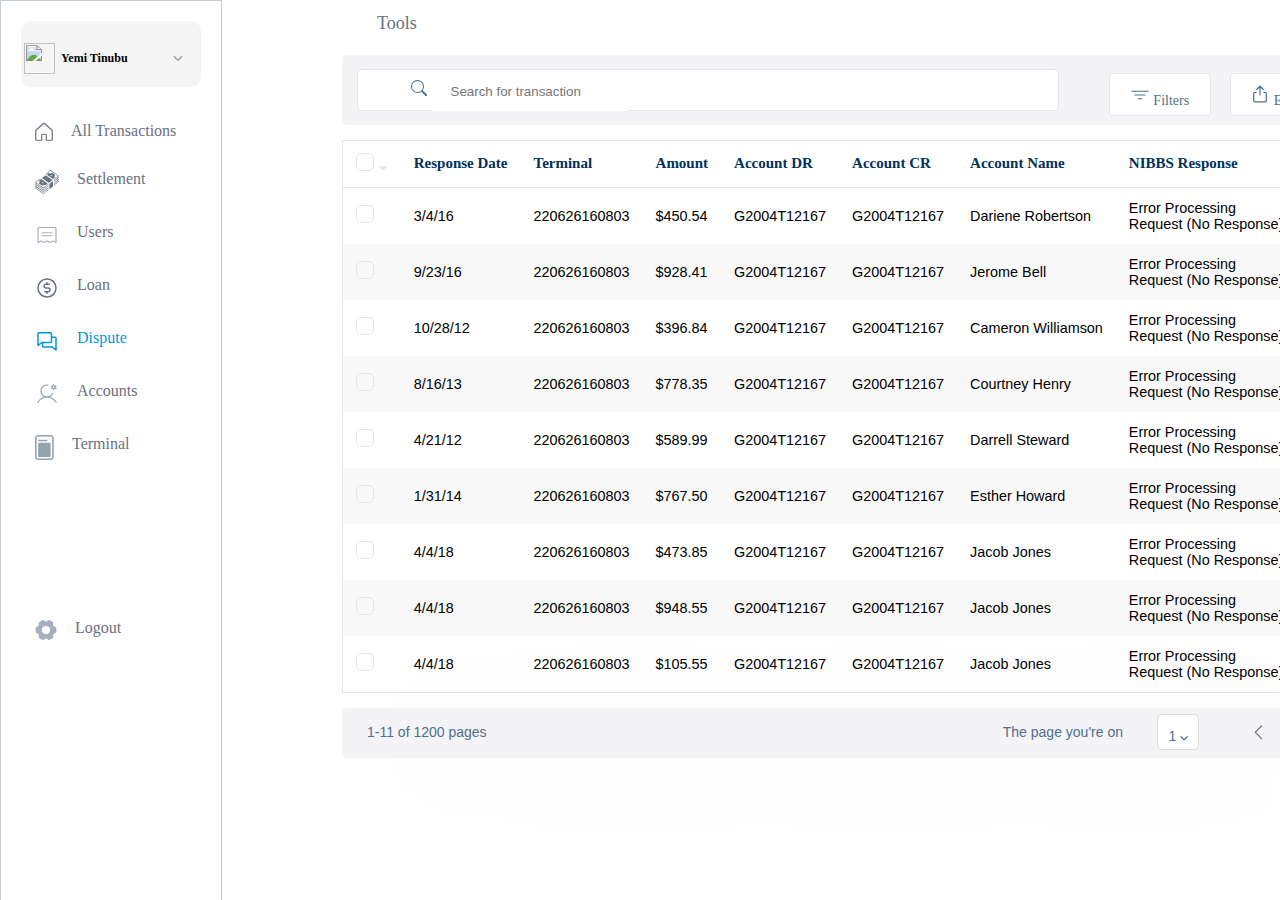
==== dispute.html @ 896c7c83 "updated code" ====
<!DOCTYPE html>
<html lang="en">
  <head>
    <meta charset="UTF-8" />
    <meta http-equiv="X-UA-Compatible" content="IE=edge" />
    <meta name="viewport" content="width=device-width, initial-scale=1.0" />
    <link rel="stylesheet" href="./style.css" />
    <link href="https://fonts.cdnfonts.com/css/euclid-circular-b" rel="stylesheet" />

    <title>Relief Admin</title>
  </head>
  <body>
    <div class="dashboard">
      <!-- side bar -->
      <div class="side-bar">
        <div class="side-bar-profile">
          <div class="profile-bar">
            <img style="width: 31px; height: 31px" src="https://img.icons8.com/ios-glyphs/30/94a2ab/xbox-y.png" />

            <h2 style="font-family: 'Euclid Circular B'; font-style: normal; font-weight: 700; font-size: 12px; color: black; padding-left: 6px">
              Yemi Tinubu
            </h2>
            <svg style="padding-left: 45px" width="10" height="6" viewBox="0 0 10 6" fill="none" xmlns="http://www.w3.org/2000/svg">
              <path d="M8.75 1.5L5 5.25L1.25 1.5" stroke="#94A2AB" stroke-width="1.5" stroke-linecap="round" stroke-linejoin="round" />
            </svg>
          </div>
        </div>
        <div class="side-bar-details">
          <a class="side-bar-link" href="/transaction.html">
            <span class="side-bar-icon">
              <svg width="18" height="19" viewBox="0 0 18 19" fill="none" xmlns="http://www.w3.org/2000/svg">
                <path
                  d="M11.2495 17.4994V12.9993C11.2495 12.8004 11.1704 12.6096 11.0298 12.469C10.8891 12.3283 10.6984 12.2493 10.4995 12.2493H7.49945C7.30054 12.2493 7.10977 12.3283 6.96912 12.469C6.82847 12.6096 6.74945 12.8004 6.74945 12.9993V17.4994C6.74945 17.6983 6.67045 17.889 6.52981 18.0297C6.38918 18.1703 6.19844 18.2494 5.99954 18.2494L1.50009 18.25C1.40159 18.25 1.30406 18.2306 1.21305 18.1929C1.12205 18.1552 1.03936 18.1 0.969703 18.0304C0.900049 17.9607 0.844796 17.878 0.807099 17.787C0.769402 17.696 0.75 17.5985 0.75 17.5V8.83183C0.75 8.72734 0.771834 8.624 0.814101 8.52844C0.856369 8.43288 0.918138 8.34721 0.995448 8.27691L8.49493 1.45803C8.63299 1.3325 8.81287 1.26295 8.99946 1.26294C9.18605 1.26293 9.36594 1.33248 9.504 1.45799L17.0045 8.27691C17.0818 8.3472 17.1436 8.43288 17.1859 8.52845C17.2282 8.62401 17.25 8.72736 17.25 8.83186V17.5C17.25 17.5985 17.2306 17.696 17.1929 17.787C17.1552 17.878 17.1 17.9607 17.0303 18.0304C16.9606 18.1 16.878 18.1552 16.7869 18.1929C16.6959 18.2306 16.5984 18.25 16.4999 18.25L11.9994 18.2494C11.8005 18.2494 11.6097 18.1703 11.4691 18.0297C11.3285 17.889 11.2494 17.6983 11.2495 17.4994V17.4994Z"
                  stroke="#68717F"
                  stroke-width="1.2"
                  stroke-linecap="round"
                  stroke-linejoin="round"
                />
              </svg>
            </span>
            All Transactions
          </a>
          <a class="side-bar-link" href="/settlement.html">
            <span class="side-bar-icon">
              <svg width="24" height="24" viewBox="0 0 24 24" fill="none" xmlns="http://www.w3.org/2000/svg">
                <path
                  d="M15.5939 0L10.6738 3.9381L11.1725 4.27863L15.5498 0.774887L22.9744 6.01921L18.7158 9.42787L18.9232 9.56946V10.0015L22.2588 7.33156L22.9589 7.82611L18.9232 11.0563V11.796L22.1935 9.17833L22.9589 9.71906L18.9232 12.9493V13.689L22.1935 11.0713L22.9589 11.612L18.9232 14.8422V15.5819L23.9847 11.5305L22.7284 10.6432L23.9846 9.63767L22.7284 8.75028L23.9846 7.74471L22.7936 6.90345L24 5.93775L15.5938 0H15.5939ZM17.1658 2.82294C16.1013 3.48898 14.6835 3.60167 13.6852 3.09949L11.7336 4.66157L18.1547 9.04488L20.0057 7.56337C19.2765 6.84559 19.3373 5.77459 20.1545 4.93414L17.1658 2.82294H17.1658ZM10.5582 5.15397L6.98147 8.06234L13.8431 12.988L13.9104 12.9344C14.0369 12.8328 14.2155 12.6889 14.4286 12.5171C14.8547 12.1737 15.4185 11.7183 15.9807 11.264C16.7904 10.6097 17.2076 10.2722 17.5956 9.95832L10.5582 5.15397ZM16.4006 5.22779C16.4007 5.22779 16.4007 5.22779 16.4008 5.22779C16.5626 5.22903 16.711 5.27228 16.8218 5.35052C16.8862 5.39605 16.9362 5.45221 16.9689 5.5158C17.0016 5.57939 17.0163 5.64916 17.0123 5.72113C17.0082 5.79309 16.9854 5.86584 16.9451 5.93522C16.9049 6.00459 16.848 6.06924 16.7777 6.12547C16.7075 6.18169 16.6252 6.2284 16.5357 6.26292C16.4461 6.29744 16.351 6.3191 16.2557 6.32665C16.1605 6.33421 16.067 6.32752 15.9805 6.30697C15.8941 6.28641 15.8164 6.2524 15.7519 6.20686C15.6218 6.11491 15.5533 5.98161 15.5615 5.83631C15.5698 5.691 15.6541 5.54558 15.796 5.43204C15.8765 5.36754 15.9727 5.31567 16.0774 5.28031C16.1821 5.24494 16.2926 5.22699 16.4006 5.22779V5.22779ZM5.34876 8.20058L0.0154325 12.4694L1.20637 13.3106L0 14.2763L1.25626 15.1637L0 16.1693L1.25626 17.0566L0 18.0622L8.40617 24L13.4814 19.9375V19.198L8.45024 23.225L1.02573 17.9807L1.74701 17.4033L8.40617 22.107L13.4814 18.0446V17.3051L8.45024 21.3322L1.02573 16.0878L1.74701 15.5104L8.40617 20.2141L13.4814 16.1517V15.4122L8.45024 19.4393L1.02573 14.1949L1.69717 13.6573L8.4217 18.4072L13.4814 14.3572V14.0385L13.2041 13.8395L8.46557 17.6322L1.04127 12.3879L5.83597 8.55014L5.34871 8.20039L5.34876 8.20058ZM6.384 8.94386L4.00993 10.844C4.73905 11.5617 4.67833 12.6327 3.86107 13.4732L6.84981 15.5844C7.91425 14.9183 9.33202 14.8057 10.3303 15.3078L12.6561 13.4462L6.3839 8.9438L6.384 8.94386ZM18.0124 10.9749C17.6054 11.3041 17.2464 11.5947 16.4761 12.2172C15.9586 12.6355 15.441 13.0534 14.9232 13.4711C14.7098 13.643 14.5308 13.7872 14.4031 13.8895C14.3986 13.8933 14.3967 13.8946 14.3923 13.8982V19.3197L18.0124 16.2855V10.9749H18.0124ZM7.84261 12.0779C8.00444 12.0791 8.15281 12.1224 8.26358 12.2007C8.39376 12.2927 8.46226 12.426 8.454 12.5713C8.44575 12.7166 8.36142 12.862 8.21956 12.9755C8.07771 13.0891 7.88997 13.1614 7.69763 13.1767C7.5053 13.1919 7.32412 13.1489 7.19393 13.0569C7.06375 12.965 6.99526 12.8317 7.00351 12.6864C7.01177 12.5411 7.0961 12.3956 7.23795 12.2821C7.31851 12.2176 7.41474 12.1658 7.51944 12.1304C7.62414 12.0951 7.73461 12.0771 7.84261 12.0779V12.0779Z"
                  fill="#68717F"
                />
              </svg>
            </span>
            Settlement
          </a>
          <a class="side-bar-link" href="/users.html">
            <span class="side-bar-icon">
              <svg width="24" height="24" viewBox="0 0 24 24" fill="none" xmlns="http://www.w3.org/2000/svg">
                <path d="M7.125 9.75H16.875" stroke="#A8B0C0" stroke-width="1.2" stroke-linecap="round" stroke-linejoin="round" />
                <path d="M7.125 12.75H16.875" stroke="#A8B0C0" stroke-width="1.2" stroke-linecap="round" stroke-linejoin="round" />
                <path
                  d="M3 19.5V5.25C3 5.05109 3.07902 4.86032 3.21967 4.71967C3.36032 4.57902 3.55109 4.5 3.75 4.5H20.25C20.4489 4.5 20.6397 4.57902 20.7803 4.71967C20.921 4.86032 21 5.05109 21 5.25V19.5L18 18L15 19.5L12 18L9 19.5L6 18L3 19.5Z"
                  stroke="#A8B0C0"
                  stroke-width="1.2"
                  stroke-linecap="round"
                  stroke-linejoin="round"
                />
              </svg>
            </span>

            Users
          </a>
          <a class="side-bar-link" href="/">
            <span class="side-bar-icon">
              <svg width="24" height="24" viewBox="0 0 24 24" fill="none" xmlns="http://www.w3.org/2000/svg">
                <path d="M12 6.75V8.25" stroke="#68717F" stroke-width="1.5" stroke-linecap="round" stroke-linejoin="round" />
                <path d="M12 15.75V17.25" stroke="#68717F" stroke-width="1.5" stroke-linecap="round" stroke-linejoin="round" />
                <path
                  d="M12 21C16.9706 21 21 16.9706 21 12C21 7.02944 16.9706 3 12 3C7.02944 3 3 7.02944 3 12C3 16.9706 7.02944 21 12 21Z"
                  stroke="#68717F"
                  stroke-width="1.5"
                  stroke-linecap="round"
                  stroke-linejoin="round"
                />
                <path
                  d="M9.75 15.75H13.125C13.6223 15.75 14.0992 15.5525 14.4508 15.2008C14.8025 14.8492 15 14.3723 15 13.875C15 13.3777 14.8025 12.9008 14.4508 12.5492C14.0992 12.1975 13.6223 12 13.125 12H10.875C10.3777 12 9.90081 11.8025 9.54917 11.4508C9.19754 11.0992 9 10.6223 9 10.125C9 9.62772 9.19754 9.15081 9.54917 8.79917C9.90081 8.44754 10.3777 8.25 10.875 8.25H14.25"
                  stroke="#68717F"
                  stroke-width="1.5"
                  stroke-linecap="round"
                  stroke-linejoin="round"
                />
              </svg>
            </span>
            Loan
          </a>
          <a class="side-bar-link side-bar-nav-click" href="/dispute.html">
            <span class="side-bar-icon">
              <svg width="24" height="24" viewBox="0 0 24 24" fill="none" xmlns="http://www.w3.org/2000/svg">
                <path
                  d="M6.7109 13.5L3 16.5V4.5C3 4.30109 3.07902 4.11032 3.21967 3.96967C3.36032 3.82902 3.55109 3.75 3.75 3.75H15.75C15.9489 3.75 16.1397 3.82902 16.2803 3.96967C16.421 4.11032 16.5 4.30109 16.5 4.5V12.75C16.5 12.9489 16.421 13.1397 16.2803 13.2803C16.1397 13.421 15.9489 13.5 15.75 13.5H6.7109Z"
                  stroke="#0098DB"
                  stroke-width="1.5"
                  stroke-linecap="round"
                  stroke-linejoin="round"
                />
                <path
                  d="M7.5 13.5V17.25C7.5 17.4489 7.57902 17.6397 7.71967 17.7803C7.86032 17.921 8.05109 18 8.25 18H17.2891L21 21V9C21 8.80109 20.921 8.61032 20.7803 8.46967C20.6397 8.32902 20.4489 8.25 20.25 8.25H16.5"
                  stroke="#0098DB"
                  stroke-width="1.5"
                  stroke-linecap="round"
                  stroke-linejoin="round"
                />
              </svg>
            </span>
            Dispute
          </a>
          <a class="side-bar-link" href="/">
            <span class="side-bar-icon">
              <svg width="24" height="24" viewBox="0 0 24 24" fill="none" xmlns="http://www.w3.org/2000/svg">
                <path
                  d="M18.75 6.75C19.5784 6.75 20.25 6.07843 20.25 5.25C20.25 4.42157 19.5784 3.75 18.75 3.75C17.9216 3.75 17.25 4.42157 17.25 5.25C17.25 6.07843 17.9216 6.75 18.75 6.75Z"
                  stroke="#94A2AB"
                  stroke-width="1.2"
                  stroke-linecap="round"
                  stroke-linejoin="round"
                />
                <path d="M18.75 3.75V2.625" stroke="#94A2AB" stroke-width="1.2" stroke-linecap="round" stroke-linejoin="round" />
                <path d="M17.451 4.5L16.4767 3.9375" stroke="#94A2AB" stroke-width="1.2" stroke-linecap="round" stroke-linejoin="round" />
                <path d="M17.451 6L16.4767 6.5625" stroke="#94A2AB" stroke-width="1.2" stroke-linecap="round" stroke-linejoin="round" />
                <path d="M18.75 6.75V7.875" stroke="#94A2AB" stroke-width="1.2" stroke-linecap="round" stroke-linejoin="round" />
                <path d="M20.049 6L21.0233 6.5625" stroke="#94A2AB" stroke-width="1.2" stroke-linecap="round" stroke-linejoin="round" />
                <path d="M20.049 4.5L21.0233 3.9375" stroke="#94A2AB" stroke-width="1.2" stroke-linecap="round" stroke-linejoin="round" />
                <path
                  d="M2.90521 20.2491C3.8273 18.6531 5.15316 17.3278 6.7496 16.4064C8.34605 15.485 10.1568 15 12.0001 15C13.8434 15 15.6541 15.4851 17.2506 16.4065C18.847 17.3279 20.1728 18.6533 21.0949 20.2493"
                  stroke="#94A2AB"
                  stroke-width="1.2"
                  stroke-linecap="round"
                  stroke-linejoin="round"
                />
                <path
                  d="M17.4963 11.4103C17.0474 12.4318 16.3224 13.3078 15.4029 13.9399C14.4834 14.572 13.4059 14.935 12.2913 14.9882C11.1768 15.0414 10.0696 14.7826 9.09406 14.2409C8.11857 13.6993 7.31351 12.8962 6.7694 11.9221C6.2253 10.948 5.96374 9.84137 6.01411 8.72672C6.06449 7.61207 6.42481 6.53357 7.05457 5.61249C7.68432 4.69141 8.55854 3.96426 9.57892 3.51282C10.5993 3.06137 11.7254 2.90353 12.8306 3.05703"
                  stroke="#94A2AB"
                  stroke-width="1.2"
                  stroke-linecap="round"
                  stroke-linejoin="round"
                /></svg
            ></span>
            Accounts
          </a>
          <a class="side-bar-link" href="/terminal.html">
            <span class="side-bar-icon">
              <svg width="19" height="25" viewBox="0 0 19 25" fill="none" xmlns="http://www.w3.org/2000/svg">
                <path
                  d="M3.125 5.46875C3.125 5.26155 3.20731 5.06284 3.35382 4.91632C3.50034 4.76981 3.69905 4.6875 3.90625 4.6875H11.7188C11.926 4.6875 12.1247 4.76981 12.2712 4.91632C12.4177 5.06284 12.5 5.26155 12.5 5.46875C12.5 5.67595 12.4177 5.87466 12.2712 6.02118C12.1247 6.16769 11.926 6.25 11.7188 6.25H3.90625C3.69905 6.25 3.50034 6.16769 3.35382 6.02118C3.20731 5.87466 3.125 5.67595 3.125 5.46875ZM3.125 8.59375C3.125 8.38655 3.20731 8.18784 3.35382 8.04132C3.50034 7.89481 3.69905 7.8125 3.90625 7.8125H14.8438C15.051 7.8125 15.2497 7.89481 15.3962 8.04132C15.5427 8.18784 15.625 8.38655 15.625 8.59375V21.0938C15.625 21.301 15.5427 21.4997 15.3962 21.6462C15.2497 21.7927 15.051 21.875 14.8438 21.875H3.90625C3.69905 21.875 3.50034 21.7927 3.35382 21.6462C3.20731 21.4997 3.125 21.301 3.125 21.0938V8.59375Z"
                  fill="#94A2AB"
                />
                <path
                  d="M0 3.125C0 2.2962 0.32924 1.50134 0.915291 0.915291C1.50134 0.32924 2.2962 0 3.125 0L15.625 0C16.4538 0 17.2487 0.32924 17.8347 0.915291C18.4208 1.50134 18.75 2.2962 18.75 3.125V21.875C18.75 22.7038 18.4208 23.4987 17.8347 24.0847C17.2487 24.6708 16.4538 25 15.625 25H3.125C2.2962 25 1.50134 24.6708 0.915291 24.0847C0.32924 23.4987 0 22.7038 0 21.875V3.125ZM15.625 1.5625H3.125C2.7106 1.5625 2.31317 1.72712 2.02015 2.02015C1.72712 2.31317 1.5625 2.7106 1.5625 3.125V21.875C1.5625 22.2894 1.72712 22.6868 2.02015 22.9799C2.31317 23.2729 2.7106 23.4375 3.125 23.4375H15.625C16.0394 23.4375 16.4368 23.2729 16.7299 22.9799C17.0229 22.6868 17.1875 22.2894 17.1875 21.875V3.125C17.1875 2.7106 17.0229 2.31317 16.7299 2.02015C16.4368 1.72712 16.0394 1.5625 15.625 1.5625Z"
                  fill="#94A2AB"
                />
              </svg>
            </span>
            Terminal
          </a>
          <div class="side-bar-logout">
            <a class="side-bar-link" href="/">
              <span class="side-bar-icon">
                <svg width="22" height="22" viewBox="0 0 22 22" fill="none" xmlns="http://www.w3.org/2000/svg">
                  <path
                    d="M21.262 8.77497C21.2394 8.67072 21.1947 8.57251 21.1311 8.48688C21.0675 8.40124 20.9863 8.33017 20.8931 8.27839L18.6641 7.04101C18.5407 6.80187 18.4059 6.56791 18.261 6.34155L18.3039 3.79038C18.3057 3.68368 18.2847 3.57782 18.2423 3.47988C18.1999 3.38194 18.1371 3.29417 18.0581 3.22244C16.9484 2.21309 15.6338 1.45528 14.2041 1.00082C14.1025 0.968307 13.9952 0.95784 13.8892 0.970114C13.7832 0.982389 13.6811 1.01712 13.5896 1.072L11.4035 2.38372C11.1346 2.3709 10.8645 2.37068 10.5962 2.38308L8.4083 1.07026C8.31678 1.01536 8.2146 0.980619 8.10858 0.968352C8.00257 0.956085 7.89516 0.966576 7.79352 0.999124C6.36454 1.45559 5.05095 2.21518 3.94254 3.22601C3.86357 3.29774 3.80082 3.3855 3.75847 3.48341C3.71612 3.58133 3.69515 3.68715 3.69695 3.79382L3.73984 6.34287C3.59445 6.56924 3.45918 6.80306 3.33563 7.0417L1.10477 8.28013C1.01146 8.33193 0.930289 8.40304 0.866663 8.48871C0.803037 8.57439 0.758426 8.67265 0.73581 8.77695C0.416556 10.2427 0.417587 11.7601 0.738832 13.2254C0.761483 13.3297 0.80611 13.4279 0.869734 13.5135C0.933358 13.5992 1.01452 13.6703 1.10779 13.722L3.33678 14.9594C3.46015 15.1985 3.59496 15.4325 3.73988 15.6589L3.69695 18.21C3.69515 18.3167 3.71615 18.4226 3.75853 18.5205C3.80091 18.6185 3.86371 18.7062 3.94272 18.778C5.05248 19.7873 6.3671 20.5451 7.79672 20.9996C7.89832 21.0321 8.00568 21.0426 8.11165 21.0303C8.21762 21.018 8.31974 20.9833 8.41122 20.9284L10.5973 19.6167C10.8662 19.6295 11.1363 19.6297 11.4046 19.6173L13.5926 20.9302C13.6841 20.9851 13.7863 21.0198 13.8923 21.0321C13.9983 21.0443 14.1057 21.0338 14.2073 21.0013C15.6363 20.5448 16.9499 19.7852 18.0583 18.7744C18.1373 18.7027 18.2 18.6149 18.2424 18.517C18.2847 18.4191 18.3057 18.3133 18.3039 18.2066L18.261 15.6575C18.4064 15.4312 18.5417 15.1974 18.6652 14.9587L20.8961 13.7203C20.9894 13.6685 21.0706 13.5974 21.1342 13.5117C21.1978 13.426 21.2424 13.3278 21.265 13.2235C21.5843 11.7577 21.5833 10.2403 21.262 8.77497ZM15.1254 11.0002C15.1254 11.8161 14.8835 12.6136 14.4302 13.2919C13.977 13.9703 13.3327 14.499 12.579 14.8112C11.8253 15.1234 10.9959 15.2051 10.1957 15.046C9.39551 14.8868 8.66051 14.4939 8.08361 13.917C7.50672 13.3401 7.11385 12.6051 6.95469 11.805C6.79553 11.0048 6.87722 10.1754 7.18943 9.42164C7.50164 8.6679 8.03035 8.02366 8.7087 7.5704C9.38705 7.11714 10.1846 6.87521 11.0004 6.87521C12.0941 6.87645 13.1426 7.31144 13.9159 8.08476C14.6892 8.85808 15.1242 9.90657 15.1254 11.0002Z"
                    fill="#A8B0C0"
                  />
                </svg>
              </span>
              Logout
            </a>
          </div>
        </div>
      </div>
      <div class="main-dashboard-content"></div>
      <!-- main-dashboard-for no transactions and icon -->

      <!-- table -->
      <div class="main-transaction-table">
        <h2 class="main-transaction-header">Tools</h2>

        <div class="transaction-table-options">
          <div class="transaction-table-input">
            <svg
              class="search-transaction"
              xmlns="http://www.w3.org/2000/svg"
              width="16"
              height="16"
              fill="currentColor"
              class="bi bi-search"
              viewBox="0 0 16 16"
            >
              <path
                d="M11.742 10.344a6.5 6.5 0 1 0-1.397 1.398h-.001c.03.04.062.078.098.115l3.85 3.85a1 1 0 0 0 1.415-1.414l-3.85-3.85a1.007 1.007 0 0 0-.115-.1zM12 6.5a5.5 5.5 0 1 1-11 0 5.5 5.5 0 0 1 11 0z"
              />
            </svg>
            <input
              class="search-transaction"
              style="border: none; padding-left: 20px; padding-bottom: 12px; outline: none"
              type="text"
              placeholder="Search for transaction"
            />
          </div>

          <div style="padding-top: 6px; margin-left: 30px" class="transaction-table-filter">
            <svg width="20" height="20" viewBox="0 0 20 20" fill="none" xmlns="http://www.w3.org/2000/svg">
              <path d="M5 10H15" stroke="#4D708D" stroke-width="1.2" stroke-linecap="round" stroke-linejoin="round" />
              <path d="M1.875 6.25H18.125" stroke="#4D708D" stroke-width="1.2" stroke-linecap="round" stroke-linejoin="round" />
              <path d="M8.125 13.75H11.875" stroke="#4D708D" stroke-width="1.2" stroke-linecap="round" stroke-linejoin="round" />
            </svg>
            Filters
          </div>
          <div style="margin-right: 20px; padding-top: 6px" class="transaction-table-filter">
            <svg width="20" height="20" viewBox="0 0 20 20" fill="none" xmlns="http://www.w3.org/2000/svg">
              <path d="M6.71875 4.53039L10 1.25L13.2812 4.53039" stroke="#4D708D" stroke-width="1.2" stroke-linecap="round" stroke-linejoin="round" />
              <path d="M10 9.9999V1.2522" stroke="#4D708D" stroke-width="1.2" stroke-linecap="round" stroke-linejoin="round" />
              <path
                d="M13.75 7.5H15.625C15.7908 7.5 15.9497 7.56585 16.0669 7.68306C16.1842 7.80027 16.25 7.95924 16.25 8.125V16.25C16.25 16.4158 16.1842 16.5747 16.0669 16.6919C15.9497 16.8092 15.7908 16.875 15.625 16.875H4.375C4.20924 16.875 4.05027 16.8092 3.93306 16.6919C3.81585 16.5747 3.75 16.4158 3.75 16.25V8.125C3.75 7.95924 3.81585 7.80027 3.93306 7.68306C4.05027 7.56585 4.20924 7.5 4.375 7.5H6.25"
                stroke="#4D708D"
                stroke-width="1.2"
                stroke-linecap="round"
                stroke-linejoin="round"
              />
            </svg>
            Export
          </div>
        </div>
        <table class="transaction-table-output">
          <thead>
            <tr>
              <th>
                <svg width="18" height="18" viewBox="0 0 18 18" fill="none" xmlns="http://www.w3.org/2000/svg">
                  <rect x="0.5" y="0.5" width="17" height="17" rx="4.5" stroke="#E3E7EB" />
                </svg>
                <svg width="10" height="5" viewBox="0 0 10 5" fill="none" xmlns="http://www.w3.org/2000/svg">
                  <path
                    d="M9.09646 0.356491C9.06807 0.287969 9.02001 0.229403 8.95834 0.188198C8.89667 0.146993 8.82417 0.125 8.75 0.125H1.25C1.17583 0.125 1.10333 0.146993 1.04166 0.1882C0.979991 0.229406 0.931926 0.287974 0.903544 0.356498C0.875161 0.425021 0.867736 0.500422 0.882207 0.573166C0.896678 0.645909 0.932395 0.712728 0.984842 0.765172L4.73484 4.51516C4.76966 4.54998 4.811 4.57761 4.8565 4.59645C4.90199 4.6153 4.95076 4.625 5 4.625C5.04925 4.625 5.09801 4.6153 5.14351 4.59645C5.189 4.57761 5.23034 4.54998 5.26516 4.51516L9.01516 0.765172C9.06761 0.712727 9.10332 0.645907 9.1178 0.573162C9.13227 0.500418 9.12484 0.425016 9.09646 0.356491Z"
                    fill="#E3E7EB"
                  />
                </svg>
              </th>
              <th>Response Date</th>
              <th>Terminal</th>
              <th>Amount</th>
              <th>Account DR</th>
              <th>Account CR</th>
              <th>Account Name</th>
              <th>NIBBS Response</th>
              <th><!-- intentional blank --></th>
            </tr>
          </thead>
          <tbody>
            <tr>
              <td>
                <svg width="18" height="18" viewBox="0 0 18 18" fill="none" xmlns="http://www.w3.org/2000/svg">
                  <rect x="0.5" y="0.5" width="17" height="17" rx="4.5" stroke="#E3E7EB" />
                </svg>
              </td>
              <td>3/4/16</td>
              <td>220626160803</td>
              <td>$450.54</td>
              <td>G2004T12167</td>
              <td>G2004T12167</td>
              <td>Dariene Robertson</td>
              <td>
                Error Processing<br />
                Request (No Response)
              </td>
              <td>
                <svg width="22" height="4" viewBox="0 0 22 4" fill="none" xmlns="http://www.w3.org/2000/svg">
                  <circle cx="2" cy="2" r="2" fill="#00325C" />
                  <circle cx="11" cy="2" r="2" fill="#00325C" />
                  <circle cx="20" cy="2" r="2" fill="#00325C" />
                </svg>
              </td>
            </tr>
            <tr style="background: #f9f9fa">
              <td>
                <svg width="18" height="18" viewBox="0 0 18 18" fill="none" xmlns="http://www.w3.org/2000/svg">
                  <rect x="0.5" y="0.5" width="17" height="17" rx="4.5" stroke="#E3E7EB" />
                </svg>
              </td>
              <td>9/23/16</td>
              <td>220626160803</td>
              <td>$928.41</td>
              <td>G2004T12167</td>
              <td>G2004T12167</td>
              <td>Jerome Bell</td>
              <td>
                Error Processing<br />
                Request (No Response)
              </td>
              <td>
                <svg width="22" height="4" viewBox="0 0 22 4" fill="none" xmlns="http://www.w3.org/2000/svg">
                  <circle cx="2" cy="2" r="2" fill="#00325C" />
                  <circle cx="11" cy="2" r="2" fill="#00325C" />
                  <circle cx="20" cy="2" r="2" fill="#00325C" />
                </svg>
              </td>
            </tr>
            <tr>
              <td>
                <svg width="18" height="18" viewBox="0 0 18 18" fill="none" xmlns="http://www.w3.org/2000/svg">
                  <rect x="0.5" y="0.5" width="17" height="17" rx="4.5" stroke="#E3E7EB" />
                </svg>
              </td>
              <td>10/28/12</td>
              <td>220626160803</td>
              <td>$396.84</td>
              <td>G2004T12167</td>
              <td>G2004T12167</td>
              <td>Cameron Williamson</td>
              <td>
                Error Processing<br />
                Request (No Response)
              </td>

              <td>
                <svg width="22" height="4" viewBox="0 0 22 4" fill="none" xmlns="http://www.w3.org/2000/svg">
                  <circle cx="2" cy="2" r="2" fill="#00325C" />
                  <circle cx="11" cy="2" r="2" fill="#00325C" />
                  <circle cx="20" cy="2" r="2" fill="#00325C" />
                </svg>
              </td>
            </tr>
            <tr style="background: #f9f9fa">
              <td>
                <svg width="18" height="18" viewBox="0 0 18 18" fill="none" xmlns="http://www.w3.org/2000/svg">
                  <rect x="0.5" y="0.5" width="17" height="17" rx="4.5" stroke="#E3E7EB" />
                </svg>
              </td>
              <td>8/16/13</td>
              <td>220626160803</td>
              <td>$778.35</td>
              <td>G2004T12167</td>
              <td>G2004T12167</td>
              <td>Courtney Henry</td>
              <td>
                Error Processing<br />
                Request (No Response)
              </td>

              <td>
                <svg width="22" height="4" viewBox="0 0 22 4" fill="none" xmlns="http://www.w3.org/2000/svg">
                  <circle cx="2" cy="2" r="2" fill="#00325C" />
                  <circle cx="11" cy="2" r="2" fill="#00325C" />
                  <circle cx="20" cy="2" r="2" fill="#00325C" />
                </svg>
              </td>
            </tr>
            <tr>
              <td>
                <svg width="18" height="18" viewBox="0 0 18 18" fill="none" xmlns="http://www.w3.org/2000/svg">
                  <rect x="0.5" y="0.5" width="17" height="17" rx="4.5" stroke="#E3E7EB" />
                </svg>
              </td>
              <td>4/21/12</td>
              <td>220626160803</td>
              <td>$589.99</td>
              <td>G2004T12167</td>
              <td>G2004T12167</td>
              <td>Darrell Steward</td>
              <td>
                Error Processing<br />
                Request (No Response)
              </td>
              <td>
                <svg width="22" height="4" viewBox="0 0 22 4" fill="none" xmlns="http://www.w3.org/2000/svg">
                  <circle cx="2" cy="2" r="2" fill="#00325C" />
                  <circle cx="11" cy="2" r="2" fill="#00325C" />
                  <circle cx="20" cy="2" r="2" fill="#00325C" />
                </svg>
              </td>
            </tr>
            <tr style="background: #f9f9fa">
              <td>
                <svg width="18" height="18" viewBox="0 0 18 18" fill="none" xmlns="http://www.w3.org/2000/svg">
                  <rect x="0.5" y="0.5" width="17" height="17" rx="4.5" stroke="#E3E7EB" />
                </svg>
              </td>
              <td>1/31/14</td>
              <td>220626160803</td>
              <td>$767.50</td>
              <td>G2004T12167</td>
              <td>G2004T12167</td>
              <td>Esther Howard</td>
              <td>
                Error Processing<br />
                Request (No Response)
              </td>
              <td>
                <svg width="22" height="4" viewBox="0 0 22 4" fill="none" xmlns="http://www.w3.org/2000/svg">
                  <circle cx="2" cy="2" r="2" fill="#00325C" />
                  <circle cx="11" cy="2" r="2" fill="#00325C" />
                  <circle cx="20" cy="2" r="2" fill="#00325C" />
                </svg>
              </td>
            </tr>
            <tr>
              <td>
                <svg width="18" height="18" viewBox="0 0 18 18" fill="none" xmlns="http://www.w3.org/2000/svg">
                  <rect x="0.5" y="0.5" width="17" height="17" rx="4.5" stroke="#E3E7EB" />
                </svg>
              </td>
              <td>4/4/18</td>
              <td>220626160803</td>
              <td>$473.85</td>
              <td>G2004T12167</td>
              <td>G2004T12167</td>
              <td>Jacob Jones</td>
              <td>
                Error Processing<br />
                Request (No Response)
              </td>
              <td>
                <svg width="22" height="4" viewBox="0 0 22 4" fill="none" xmlns="http://www.w3.org/2000/svg">
                  <circle cx="2" cy="2" r="2" fill="#00325C" />
                  <circle cx="11" cy="2" r="2" fill="#00325C" />
                  <circle cx="20" cy="2" r="2" fill="#00325C" />
                </svg>
              </td>
            </tr>
            <tr style="background: #f9f9fa">
              <td>
                <svg width="18" height="18" viewBox="0 0 18 18" fill="none" xmlns="http://www.w3.org/2000/svg">
                  <rect x="0.5" y="0.5" width="17" height="17" rx="4.5" stroke="#E3E7EB" />
                </svg>
              </td>
              <td>4/4/18</td>
              <td>220626160803</td>
              <td>$948.55</td>
              <td>G2004T12167</td>
              <td>G2004T12167</td>
              <td>Jacob Jones</td>
              <td>
                Error Processing<br />
                Request (No Response)
              </td>
              <td>
                <svg width="22" height="4" viewBox="0 0 22 4" fill="none" xmlns="http://www.w3.org/2000/svg">
                  <circle cx="2" cy="2" r="2" fill="#00325C" />
                  <circle cx="11" cy="2" r="2" fill="#00325C" />
                  <circle cx="20" cy="2" r="2" fill="#00325C" />
                </svg>
              </td>
            </tr>
            <tr>
              <td>
                <svg width="18" height="18" viewBox="0 0 18 18" fill="none" xmlns="http://www.w3.org/2000/svg">
                  <rect x="0.5" y="0.5" width="17" height="17" rx="4.5" stroke="#E3E7EB" />
                </svg>
              </td>
              <td>4/4/18</td>
              <td>220626160803</td>
              <td>$105.55</td>
              <td>G2004T12167</td>
              <td>G2004T12167</td>
              <td>Jacob Jones</td>
              <td>
                Error Processing<br />
                Request (No Response)
              </td>
              <td>
                <svg width="22" height="4" viewBox="0 0 22 4" fill="none" xmlns="http://www.w3.org/2000/svg">
                  <circle cx="2" cy="2" r="2" fill="#00325C" />
                  <circle cx="11" cy="2" r="2" fill="#00325C" />
                  <circle cx="20" cy="2" r="2" fill="#00325C" />
                </svg>
              </td>
            </tr>
          </tbody>
        </table>

        <!-- footer section -->
        <footer>
          <div class="users-footer">
            <div class="footer-pages">1-11 of 1200 pages</div>
            <h3 class="footer-page-info">The page you're on</h3>
            <div class="footer-number">
              1
              <svg width="8" height="5" viewBox="0 0 8 5" fill="none" xmlns="http://www.w3.org/2000/svg">
                <path d="M7.25 0.75L4.125 3.875L1 0.75" stroke="#4D708D" stroke-width="1.2" stroke-linecap="round" stroke-linejoin="round" />
              </svg>
            </div>
            <svg
              style="padding-top: 17px; padding-bottom: 15px; padding-left: 20px"
              width="9"
              height="15"
              viewBox="0 0 9 15"
              fill="none"
              xmlns="http://www.w3.org/2000/svg"
            >
              <path d="M7.5 13.5L1.25 7.25L7.5 1" stroke="#707885" stroke-width="1.2" stroke-linecap="round" stroke-linejoin="round" />
            </svg>
            <svg
              style="padding-top: 17px; padding-bottom: 15px; margin-right: 5%"
              width="9"
              height="15"
              viewBox="0 0 9 15"
              fill="none"
              xmlns="http://www.w3.org/2000/svg"
            >
              <path d="M1.5 1L7.75 7.25L1.5 13.5" stroke="#00325C" stroke-width="1.2" stroke-linecap="round" stroke-linejoin="round" />
            </svg>
          </div>
        </footer>
      </div>
    </div>
    <script src="/index.js"></script>
  </body>
</html>
---- style.css ----
* {
  padding: 0;
  margin: 0;
}
body {
  background: #ffff;
  font-family: "Euclid Circular B", sans-serif;
  width: 100vh;
  height: 100vh;
}
/* main body */

.dashboard {
  display: flex;
}
/* side bar path */
.side-bar {
  width: 220px;
  height: 100vh;

  background-color: #ffff;
  border: 0.5px solid #c4ccd2;
  position: fixed;
}
.side-bar-profile {
  background: #f5f5f6;
  border-radius: 10px;
  width: 180px;
  height: 66px;
  display: flex;
  justify-content: space-between;
  margin-top: 20px;
  margin-left: 20px;
}
.profile-bar {
  margin-top: 8px;
  display: flex;
  align-items: center;
  margin-left: 3px;
  text-align: center;
  white-space: nowrap;
}
.side-bar-details {
  width: 30px;
  height: 20px;
  margin-top: 35.26px;
  padding-left: 34px;
  white-space: nowrap;
}
.side-bar-link {
  text-decoration: none;
  font-family: "Euclid Circular B";
  font-style: normal;
  font-weight: 500;
  font-size: 16px;
  display: flex;
  color: #68717f;
  margin-bottom: 25px;
}
.side-bar-icon {
  padding-right: 18px;
}
.side-bar-logout {
  padding-top: 130px;
}
.side-bar-nav-click {
  color: #0098db;
}
.side {
  color: #0fadf1;
}
/*Transaction table, no transaction header starts here */

.main-dashboard-content {
  width: 100vh;
  height: 100%;
}

.main-dashboard-container,
.main-dashboard2-container {
  width: 100vh;
  height: 100%;
}

.main-dashboard-details {
  font-family: "Euclid Circular B";
  font-style: normal;
  font-weight: 500;
  font-size: 16px;
  line-height: 120%;
  padding-top: 20px;
  display: flex;
  color: #68717f;
}
.main-dashboard-icon-text {
  padding-left: 16px;
  position: relative;
  left: 100%;
  margin-top: 40%;
  text-align: center;
}
.main-dashboard-icon {
  background: rgba(18, 54, 108, 0.08);
  width: 120px;
  height: 100px;
  align-content: center;
  text-align: center;
  justify-content: center;
  padding-top: 20px;
  border-radius: 100%;
}

.main-dashboard-transaction-text {
  text-align: center;
  padding-top: 16px;
  position: relative;
  left: 75%;
}
.main-dashboard-container {
  /* display: none; */
}

/* table starts here */

.main-transaction-table {
  width: 100vh;
  height: 100%;
  margin-top: 5px;
  background: white;
  border-radius: 3px;
  margin-left: 38%;
}
.main-transaction-header {
  padding-top: 8px;
  padding-left: 35px;
  font-family: "Euclid Circular B";
  font-style: normal;
  font-weight: 500;
  font-size: 18px;
  line-height: 120%;
  display: flex;
  align-items: center;
  text-align: center;
  color: #68717f;
  margin-bottom: 20px;
}
.transaction-table-options {
  display: flex;
  align-content: center;
  align-items: center;
  width: 1005px;
  height: 60px;
  background: #f4f4f6;
  border-radius: 4px;
  justify-content: space-between;
  text-align: center;
  margin-bottom: 10px;
  padding: 5px;
}
.terminal-table-options {
  display: flex;
  align-content: center;
  align-items: center;
  width: 975px;
  height: 60px;
  background: #f4f4f6;
  border-radius: 4px;
  justify-content: space-between;
  text-align: center;
  margin-bottom: 10px;
  padding: 5px;
}
.transaction-table-input {
  background: #ffffff;
  border: 1px solid #e3e7eb;
  border-radius: 4px;
  width: 700px;
  height: 40px;
  margin: 10px 0 10px 10px;
  text-align: center;
  font-family: "Euclid Circular B";
  font-style: normal;
  font-weight: 300;
  font-size: 16px;
  line-height: 20px;
  color: #4d708d;
}
.terminal-table-input {
  background: #ffffff;
  border: 1px solid #e3e7eb;
  border-radius: 4px;
  width: 670px;
  height: 40px;
  margin: 10px 0 10px 10px;
  text-align: center;
  font-family: "Euclid Circular B";
  font-style: normal;
  font-weight: 300;
  font-size: 16px;
  line-height: 20px;
  color: #4d708d;
}
.search-transaction {
  padding-top: 10px;
  position: relative;
  right: 27%;
}
.transaction-table-filter {
  width: 100px;
  height: 35px;
  background: #ffffff;
  margin-top: 10px;
  border: 1px solid #e3e7eb;
  border-radius: 4px;
  text-align: center;
  font-family: "Euclid Circular B";
  font-style: normal;
  font-weight: 300;
  font-size: 14px;
  line-height: 20px;
  color: #4d708d;
  align-content: center;
}
.user-export-button {
  border: none;
  background-color: transparent;
  cursor: pointer;
}
.transaction-table-output {
  border-collapse: collapse;
  margin: 15px 0;
  white-space: nowrap;
  font-size: 0.9rem;
  /* border-spacing: 5px; */
  border: 1px solid #e3e7eb;
  border-radius: 5px;
}
.transaction-table-output thead tr {
  color: #00325c;
  font-weight: 50;
  font-family: "Euclid Circular B";
  font-size: 15px;
  text-align: left;
  border: 1px solid #e3e7eb;
}

.transaction-table-output th,
.transaction-table-output td {
  padding: 12px 13px;
}
/* footer starts here */
.footer {
  background: #f4f4f6;
  box-shadow: 0px 5px 200px 3px rgba(0, 0, 0, 0.05);
  border-radius: 5px;
  width: 1025px;
  height: 50px;
  display: flex;
  justify-content: space-between;
  color: #4d708d;
  font-weight: 300;
  font-size: 14px;
  margin-top: 8px;
  line-height: 18px;
}
.transaction-footer {
  background: #f4f4f6;
  box-shadow: 0px 5px 200px 3px rgba(0, 0, 0, 0.05);
  border-radius: 5px;
  width: 1010px;
  height: 53px;
  display: flex;
  justify-content: space-between;
  color: #4d708d;
  font-weight: 300;
  font-size: 14px;
  margin-top: 20px;
  line-height: 18px;
}
.settlement-footer {
  background: #f4f4f6;
  box-shadow: 0px 5px 200px 3px rgba(0, 0, 0, 0.05);
  border-radius: 5px;
  width: 1015px;
  height: 50px;
  display: flex;
  justify-content: space-between;
  color: #4d708d;
  font-weight: 300;
  font-size: 14px;
  margin-top: 8px;
  line-height: 18px;
}
.users-footer {
  background: #f4f4f6;
  box-shadow: 0px 5px 200px 3px rgba(0, 0, 0, 0.05);
  border-radius: 5px;
  width: 1015px;
  height: 50px;
  display: flex;
  justify-content: space-between;
  color: #4d708d;
  font-weight: 300;
  font-size: 14px;
  margin-top: 8px;
  line-height: 18px;
}
.terminal-footer {
  background: #f4f4f6;
  box-shadow: 0px 5px 200px 3px rgba(0, 0, 0, 0.05);
  border-radius: 5px;
  width: 982px;
  height: 50px;
  display: flex;
  justify-content: space-between;
  color: #4d708d;
  font-weight: 300;
  font-size: 14px;
  margin-top: 8px;
  line-height: 18px;
}
.footer-pages {
  padding: 15px 25px;
}
.footer-page-info {
  padding-top: 15px;
  padding-bottom: 15px;
  position: relative;
  right: -45%;
  font-weight: 300;
  font-size: 14px;
}
.footer-number {
  background-color: #ffffff;
  width: 40px;
  height: 7px;
  text-align: center;
  border: 0.5px solid #dbdbdb;
  border-radius: 4px;
  margin-top: 6px;
  margin-left: 45%;
  margin-bottom: 4px;
  padding-top: 12px;
  padding-bottom: 15px;
}

/* user starts here */
.user-header-transaction {
  display: flex;
  justify-content: space-between;
}
.user-page-button {
  cursor: pointer;
  margin-right: -55%;
  width: 140px;
  height: 38px;
  background: #0097dc;
  border-radius: 5px;
  color: #ffffff;
  border: none;
  font-weight: 500;
  font-size: 14px;
}
.terminal-page-button {
  cursor: pointer;
  margin-right: -52%;
  width: 140px;
  height: 38px;
  background: #0097dc;
  border-radius: 5px;
  color: #ffffff;
  border: none;
  font-weight: 500;
  font-size: 14px;
}
.user1-table-output,
.terminal-table-output {
  border-collapse: collapse;
  margin: 15px 0;
  white-space: nowrap;
  font-size: 0.9rem;
  font-family: "Euclid Circular B";
  border: 1px solid #e3e7eb;
  border-radius: 5px;
}
.user1-table-output thead tr {
  color: #00325c;
  font-weight: 0;
  font-size: 16px;
  text-align: left;
  border: 1px solid #e3e7eb;
  font-family: "Euclid Circular B";
}
.user1-table-output th,
.user1-table-output td {
  padding: 12px 19px;
  cursor: pointer;
}
.enabled {
  width: 90px;
  height: 25px;
  background: #3ba871;
  border-radius: 4px;
  /* font-weight: 500; */
  font-size: 12px;
  line-height: 18px;
  color: #ffffff;
  text-align: center;
  padding-top: 10px;
}
.user-modal1 {
  display: none;
}
.user-modal-box,
.user-modal-box-first,
.user-modal-box-second,
.user-modal-box-third,
.terminal-modal-box {
  background: rgba(0, 0, 0, 0.3);
  position: fixed;
  left: 0;
  top: 0;
  z-index: 1;
  width: 100%;
  height: 100vh;
}
.user-modal-content {
  position: fixed;
  margin: 0 auto;
  top: 20px;
  z-index: 222;
  left: 30%;
}
.terminal-modal-content,
.user-modal-form {
  position: fixed;
  margin: 0 auto;
  top: 20px;
  z-index: 222;
  left: 32%;
}
.user-modal-card {
  background: #ffffff;
  width: 491px;
  height: 430px;
  border-radius: 20px;
  margin-top: 50px;
}
.terminal-modal-card {
  background: #ffffff;
  width: 491px;
  height: 412px;
  border-radius: 20px;
  margin-top: 50px;
}

.transaction-box-listing,
.terminal-listing,
.settlement-box-listing {
  display: flex;
  font-family: "Euclid Circular B";
  font-style: normal;
}
.list-header {
  width: auto;
  color: #4d708d;
  font-weight: 500;
  font-size: 16px;
  padding-top: 20px;
  padding-left: 20px;
  white-space: nowrap;
  border-bottom: 1px solid rgba(77, 112, 141, 0.05);
}
.user-listing-details,
.transaction-listing-details,
.terminal-listing-details,
.settlement-listing-details {
  margin-top: 45px;
  display: flex;
  width: 500px;
  justify-content: space-between;
}
.user-list-box1 {
  margin-top: 18px;
  margin-left: 8%;
  text-align: left;
}
.terminal-list-box1 {
  margin-top: 23px;
  margin-left: -20%;
  text-align: left;
}
.user-list-box2 {
  margin-top: 15px;
  margin-right: 32px;
  text-align: right;
}
.list-id {
  font-weight: 500px;
  font-size: 14px;
  line-height: 120%;
  color: rgba(77, 112, 141, 0.8);
  /* padding-top: 10px; */
  margin-bottom: 23px;
  margin-top: 3px;
}
.list-tag {
  font-style: normal;
  font-weight: 300;
  font-size: 12px;
  line-height: 120%;
  color: rgba(77, 112, 141, 0.8);
}
.transaction-modal1-box {
  display: none;
}
.transaction-modal1-box {
  background: rgba(0, 0, 0, 0.3);
  position: fixed;
  left: 0;
  top: 0;
  z-index: 1;
  width: 100%;
  height: 100vh;
}
.transaction-modal-content,
.settlement-modal-content {
  position: fixed;
  margin: 0 auto;
  top: 10px;
  z-index: 222;
  left: 30%;
}
.transaction-modal-card,
.settlement-modal-card {
  background: #ffffff;
  width: 550px;
  height: 570px;
  border-radius: 20px;
  margin-top: 40px;
}
.transaction-list-box1,
.settlement-list-box1 {
  margin-top: 23px;
  margin-left: -33%;
  text-align: left;
}
.transaction-list-box2,
.settlement-list-box2 {
  margin-top: 23px;
  margin-right: 35px;
  text-align: right;
}

.terminal-list-tag {
  font-style: normal;
  font-weight: 300;
  font-size: 12px;
  line-height: 120%;
  color: rgba(77, 112, 141, 0.8);
}
.terminal-list-id {
  font-weight: 500px;
  font-size: 14px;
  line-height: 120%;
  color: rgba(77, 112, 141, 0.8);
  margin-bottom: 20px;
  margin-top: 3px;
}
.terminal-enabled {
  margin-bottom: 23px;
  margin-top: 3px;
  width: 90px;
  height: 25px;
  background: #3ba871;
  border-radius: 4px;
  font-size: 12px;
  color: #ffffff;
  text-align: center;
  padding-top: 10px;
  margin-left: 40%;
}
.terminal-list-box2 {
  margin-top: 23px;
  margin-right: 35px;
  text-align: right;
}
.terminal-modal1,
.terminal-form2 {
  display: none;
}
.settlement-modal1-box {
  background: rgba(0, 0, 0, 0.3);
  position: fixed;
  left: 0;
  top: 0;
  z-index: 1;
  width: 100%;
  height: 100vh;
}
.settlement-modal1-box {
  display: none;
}
.user-modal-form,
.terminal-form {
  position: fixed;
  margin: 0 auto;
  top: 20px;
  z-index: 222;
  left: 35%;
}
.user-modal-card-form {
  background: #ffffff;
  width: 491px;
  height: 550px;
  border-radius: 20px;
  margin-top: 50px;
}
.terminal-modal-form {
  background: #ffffff;
  width: 491px;
  height: 470px;
  border-radius: 20px;
  margin-top: 50px;
}
.user-modal-card-form2 {
  background: #ffffff;
  width: 491px;
  height: 580px;
  border-radius: 20px;
  margin-top: 30px;
}
.form-list-header {
  position: relative;
  left: 42%;
  color: #4d708d;
  font-weight: 500;
  font-size: 16px;
  padding-top: 20px;
  white-space: nowrap;
  /* border-bottom: 1px solid rgba(77, 112, 141, 0.05); */
}
.terminal-form-list-header {
  position: relative;
  left: 42%;
  color: #4d708d;
  font-weight: 500;
  font-size: 16px;
  padding-top: 20px;
  white-space: nowrap;
}
.form-user {
  margin-top: 15px;
  color: #4d708d;
}
.form-terminal {
  margin-top: 40px;
  color: #4d708d;
}
.user-input-form {
  width: 370px;
  height: 45px;
  border: 1px solid #e0e7eb;
  border-radius: 5px;
  margin-left: 10%;
  margin-top: 10px;
  color: #4d708d;
  font-size: 14px;
  font-weight: 400;
  outline: none;
  padding-left: 10px;
}

.user-form-terms {
  color: #4d708d;
  margin-top: 15px;
  margin-left: 10%;
  border: 1px solid #e0e7eb;
  border-radius: 5px;
}
.user-form-button-submit,
.user-form-button3-submit {
  width: 180px;
  height: 45px;
  background: #0097dc;
  border: 1px solid #0097dc;
  border-radius: 5px;
  font-weight: 500;
  margin-left: 35%;
  font-size: 16px;
  align-items: center;
  color: #ffffff;
  margin-top: 22px;
  cursor: pointer;
}
.user-modal-form2,
.user-modal-form3 {
  display: none;
}
.settlement-transaction-table {
  width: 100vh;
  height: 100%;
  margin-top: 5px;
  background: white;
  border-radius: 3px;
  margin-left: 38%;
}
.settlement-table-options {
  display: flex;
  width: 1005px;
  height: 60px;
  background: #f4f4f6;
  border-radius: 4px;
  justify-content: space-between;
  text-align: center;
  margin-bottom: 10px;
  padding: 5px;
}

.settlement-table-input {
  background: #ffffff;
  border: 1px solid #e3e7eb;
  border-radius: 4px;
  width: 695px;
  height: 40px;
  margin: 10px 0 10px 10px;
  text-align: center;
  font-family: "Euclid Circular B";
  font-style: normal;
  font-weight: 300;
  font-size: 16px;
  line-height: 20px;
  color: #4d708d;
}
.user-modal-form-box1 {
  position: fixed;
  margin: 0 auto;
  top: 20px;
  z-index: 222;
  left: 35%;
}
.user-modal-form-box1 {
  display: none;
}
.user-form-button2-submit {
  width: 180px;
  height: 45px;
  background: #0097dc;
  border: 1px solid #0097dc;
  border-radius: 5px;
  font-weight: 500;
  margin-left: 35%;
  font-size: 16px;
  align-items: center;
  color: #ffffff;
  margin-top: 20px;
  cursor: pointer;
}
.input[type="date"]::before {
  color: #4d708d;
  content: attr(placeholder);
}
.input[type="date"] {
  color: #ffffff;
}
.input[type="date"]:focus,
.input[type="date"]:valid {
  color: #4d708d;
}
.input[type="date"]:focus::before,
.input[type="date"]:valid::before {
  content: "" !important;
}
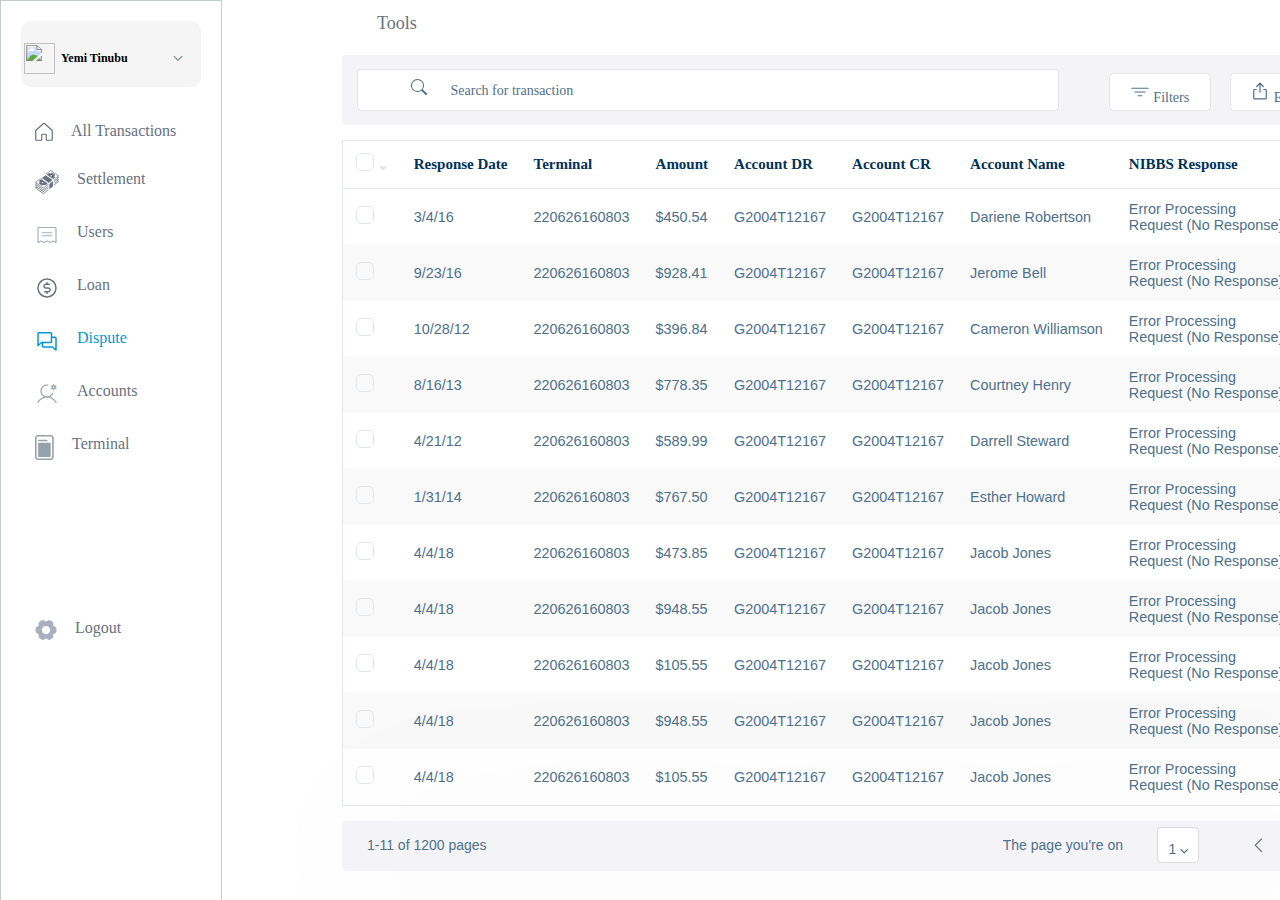
==== commit 655d8a42: "updated code" ====
--- a/dispute.html
+++ b/dispute.html
@@ -205,7 +205,7 @@
             />
           </div>
 
-          <div style="padding-top: 6px; margin-left: 30px" class="transaction-table-filter">
+          <div style="padding-top: 6px; margin-left: 30px" class="transaction-table-filter1">
             <svg width="20" height="20" viewBox="0 0 20 20" fill="none" xmlns="http://www.w3.org/2000/svg">
               <path d="M5 10H15" stroke="#4D708D" stroke-width="1.2" stroke-linecap="round" stroke-linejoin="round" />
               <path d="M1.875 6.25H18.125" stroke="#4D708D" stroke-width="1.2" stroke-linecap="round" stroke-linejoin="round" />
@@ -213,7 +213,7 @@
             </svg>
             Filters
           </div>
-          <div style="margin-right: 20px; padding-top: 6px" class="transaction-table-filter">
+          <div style="margin-right: 20px; padding-top: 6px" class="transaction-table-filter1">
             <svg width="20" height="20" viewBox="0 0 20 20" fill="none" xmlns="http://www.w3.org/2000/svg">
               <path d="M6.71875 4.53039L10 1.25L13.2812 4.53039" stroke="#4D708D" stroke-width="1.2" stroke-linecap="round" stroke-linejoin="round" />
               <path d="M10 9.9999V1.2522" stroke="#4D708D" stroke-width="1.2" stroke-linecap="round" stroke-linejoin="round" />
@@ -229,7 +229,7 @@
           </div>
         </div>
         <table class="transaction-table-output">
-          <thead>
+          <thead style="font-family: 'Euclid Circular B'; font-style: normal; font-weight: 300; font-size: 16px; line-height: 20px; color: #00325c">
             <tr>
               <th>
                 <svg width="18" height="18" viewBox="0 0 18 18" fill="none" xmlns="http://www.w3.org/2000/svg">
@@ -408,6 +408,54 @@
               <td>4/4/18</td>
               <td>220626160803</td>
               <td>$473.85</td>
+              <td>G2004T12167</td>
+              <td>G2004T12167</td>
+              <td>Jacob Jones</td>
+              <td>
+                Error Processing<br />
+                Request (No Response)
+              </td>
+              <td>
+                <svg width="22" height="4" viewBox="0 0 22 4" fill="none" xmlns="http://www.w3.org/2000/svg">
+                  <circle cx="2" cy="2" r="2" fill="#00325C" />
+                  <circle cx="11" cy="2" r="2" fill="#00325C" />
+                  <circle cx="20" cy="2" r="2" fill="#00325C" />
+                </svg>
+              </td>
+            </tr>
+            <tr style="background: #f9f9fa">
+              <td>
+                <svg width="18" height="18" viewBox="0 0 18 18" fill="none" xmlns="http://www.w3.org/2000/svg">
+                  <rect x="0.5" y="0.5" width="17" height="17" rx="4.5" stroke="#E3E7EB" />
+                </svg>
+              </td>
+              <td>4/4/18</td>
+              <td>220626160803</td>
+              <td>$948.55</td>
+              <td>G2004T12167</td>
+              <td>G2004T12167</td>
+              <td>Jacob Jones</td>
+              <td>
+                Error Processing<br />
+                Request (No Response)
+              </td>
+              <td>
+                <svg width="22" height="4" viewBox="0 0 22 4" fill="none" xmlns="http://www.w3.org/2000/svg">
+                  <circle cx="2" cy="2" r="2" fill="#00325C" />
+                  <circle cx="11" cy="2" r="2" fill="#00325C" />
+                  <circle cx="20" cy="2" r="2" fill="#00325C" />
+                </svg>
+              </td>
+            </tr>
+            <tr>
+              <td>
+                <svg width="18" height="18" viewBox="0 0 18 18" fill="none" xmlns="http://www.w3.org/2000/svg">
+                  <rect x="0.5" y="0.5" width="17" height="17" rx="4.5" stroke="#E3E7EB" />
+                </svg>
+              </td>
+              <td>4/4/18</td>
+              <td>220626160803</td>
+              <td>$105.55</td>
               <td>G2004T12167</td>
               <td>G2004T12167</td>
               <td>Jacob Jones</td>
--- a/style.css
+++ b/style.css
@@ -198,12 +198,19 @@
   font-weight: 300;
   font-size: 16px;
   line-height: 20px;
-  color: #4d708d;
 }
 .search-transaction {
-  padding-top: 10px;
+  padding-top: 9px;
   position: relative;
   right: 27%;
+}
+.search-transaction::placeholder {
+  color: #4d708d;
+  padding-bottom: 15px;
+  font-family: "Euclid Circular B";
+
+  font-weight: 200;
+  font-size: 14px;
 }
 .transaction-table-filter {
   width: 100px;
@@ -221,10 +228,27 @@
   color: #4d708d;
   align-content: center;
 }
+.transaction-table-filter1 {
+  width: 100px;
+  height: 30px;
+  background: #ffffff;
+  margin-top: 5px;
+  border: 1px solid #e3e7eb;
+  border-radius: 4px;
+  text-align: center;
+  font-family: "Euclid Circular B";
+  font-style: normal;
+  font-weight: 300;
+  font-size: 14px;
+  line-height: 20px;
+  color: #4d708d;
+  align-content: center;
+}
 .user-export-button {
   border: none;
   background-color: transparent;
-  cursor: pointer;
+  color: #4d708d;
+  align-content: center;
 }
 .transaction-table-output {
   border-collapse: collapse;
@@ -234,6 +258,8 @@
   /* border-spacing: 5px; */
   border: 1px solid #e3e7eb;
   border-radius: 5px;
+  cursor: pointer;
+  color: #4d708d;
 }
 .transaction-table-output thead tr {
   color: #00325c;
@@ -382,10 +408,12 @@
   font-family: "Euclid Circular B";
   border: 1px solid #e3e7eb;
   border-radius: 5px;
+  color: #4d708d;
 }
 .user1-table-output thead tr {
-  color: #00325c;
+  color: #004a5c;
   font-weight: 0;
+  font-style: normal;
   font-size: 16px;
   text-align: left;
   border: 1px solid #e3e7eb;
@@ -429,7 +457,7 @@
   margin: 0 auto;
   top: 20px;
   z-index: 222;
-  left: 30%;
+  left: 35%;
 }
 .terminal-modal-content,
 .user-modal-form {
@@ -441,14 +469,14 @@
 }
 .user-modal-card {
   background: #ffffff;
-  width: 491px;
+  width: 420px;
   height: 430px;
   border-radius: 20px;
   margin-top: 50px;
 }
 .terminal-modal-card {
   background: #ffffff;
-  width: 491px;
+  width: 420px;
   height: 412px;
   border-radius: 20px;
   margin-top: 50px;
@@ -487,12 +515,12 @@
 }
 .terminal-list-box1 {
   margin-top: 23px;
-  margin-left: -20%;
+  margin-left: -25%;
   text-align: left;
 }
 .user-list-box2 {
   margin-top: 15px;
-  margin-right: 32px;
+  margin-right: 20%;
   text-align: right;
 }
 .list-id {
@@ -534,7 +562,7 @@
 .transaction-modal-card,
 .settlement-modal-card {
   background: #ffffff;
-  width: 550px;
+  width: 480px;
   height: 570px;
   border-radius: 20px;
   margin-top: 40px;
@@ -611,14 +639,14 @@
 }
 .user-modal-card-form {
   background: #ffffff;
-  width: 491px;
+  width: 480px;
   height: 550px;
   border-radius: 20px;
   margin-top: 50px;
 }
 .terminal-modal-form {
   background: #ffffff;
-  width: 491px;
+  width: 480px;
   height: 470px;
   border-radius: 20px;
   margin-top: 50px;
@@ -759,6 +787,7 @@
 .input[type="date"]::before {
   color: #4d708d;
   content: attr(placeholder);
+  font-family: "Euclid Circular B";
 }
 .input[type="date"] {
   color: #ffffff;
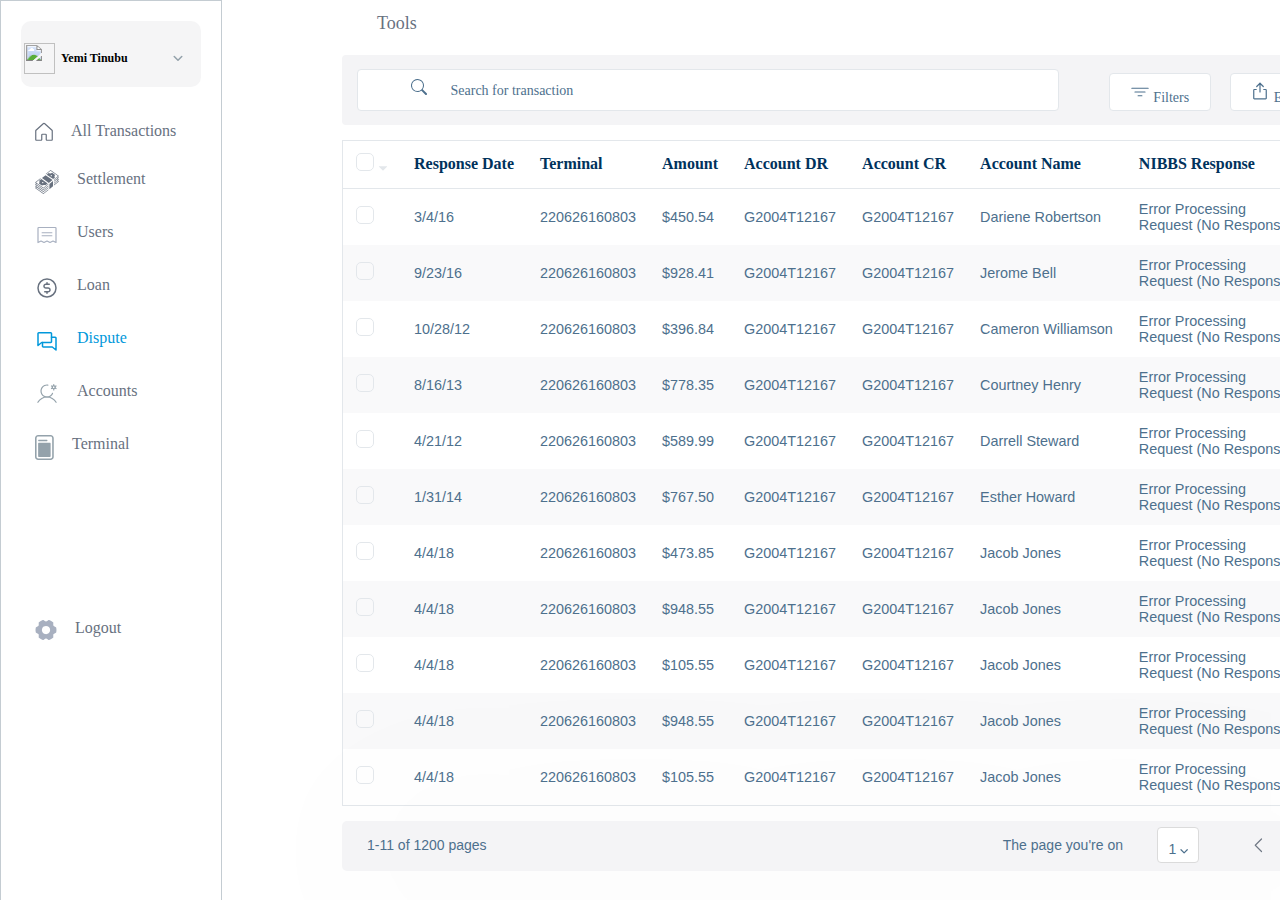
==== commit 282e1e58: "updated code" ====
--- a/dispute.html
+++ b/dispute.html
@@ -5,7 +5,7 @@
     <meta http-equiv="X-UA-Compatible" content="IE=edge" />
     <meta name="viewport" content="width=device-width, initial-scale=1.0" />
     <link rel="stylesheet" href="./style.css" />
-    <link href="https://fonts.cdnfonts.com/css/euclid-circular-b" rel="stylesheet" />
+    <link href="https://fonts.cdnfonts.com/css/euclid-circular-b?styles=100047,100042,100044,100043" rel="stylesheet" />
 
     <title>Relief Admin</title>
   </head>
@@ -229,7 +229,7 @@
           </div>
         </div>
         <table class="transaction-table-output">
-          <thead style="font-family: 'Euclid Circular B'; font-style: normal; font-weight: 300; font-size: 16px; line-height: 20px; color: #00325c">
+          <thead style="font-family: 'Euclid Circular B'; font-style: normal; font-weight: 100; font-size: 16px; line-height: 20px; color: #00325c">
             <tr>
               <th>
                 <svg width="18" height="18" viewBox="0 0 18 18" fill="none" xmlns="http://www.w3.org/2000/svg">
@@ -557,6 +557,75 @@
         </footer>
       </div>
     </div>
-    <script src="/index.js"></script>
+    <div class="transaction-modal1-box">
+      <div class="user-modal-box"></div>
+      <div class="transaction-modal-content">
+        <div class="transaction-modal-card">
+          <div class="transaction-box-listing">
+            <h3 class="list-header">Settlement Details</h3>
+            <div class="transaction-listing-details">
+              <div class="dispute-list-box1">
+                <h4>
+                  <span class="list-tag"> Amount: </span><br />
+                  <h3 class="list-id">₦50,000.00</h3>
+                </h4>
+                <h4>
+                  <span class="list-tag">Terminal Name:</span><br />
+                  <h3 class="list-id">Nubeero 17/URAMA</h3>
+                </h4>
+                <h4>
+                  <span class="list-tag"> Terminal No.:</span>
+                  <h4 class="list-id">204432FM</h4>
+                </h4>
+                <h4>
+                  <span class="list-tag"> RRN.:</span><br />
+                  <h3 class="list-id">2HIGSS01</h3>
+                </h4>
+                <h4>
+                  <span class="list-tag">Card No.:</span><br />
+                  <h3 class="list-id">134655592********111989</h3>
+                </h4>
+                <h4>
+                  <span class="list-tag">Card Scheme:</span><br />
+                  <h3 class="list-id">MasterCard</h3>
+                </h4>
+              </div>
+              <div class="dispute-list-box2">
+                <h4>
+                  <span class="list-tag">Date: </span>
+                  <br />
+                  <h3 class="list-id">2022-06-26 18:58:39</h3>
+                </h4>
+                <h4>
+                  <span class="list-tag">Customer Name:</span><br />
+                  <h3 class="list-id">Darlene Robertson</h3>
+                </h4>
+                <h4>
+                  <span class="list-tag">Currency:</span><br />
+                  <h3 class="list-id">NGN</h3>
+                </h4>
+                <h4>
+                  <span class="list-tag"> User Account:</span><br />
+                  <h3 class="list-id">450000005</h3>
+                </h4>
+                <h4>
+                  <span class="list-tag">Transaction Refrence:</span><br />
+                  <h3 class="list-id">T204432FM007708202</h3>
+                </h4>
+                <h4>
+                  <span class="list-tag">Transaction Type:</span><br />
+                  <h3 class="list-id">Purchase</h3>
+                </h4>
+                <h4>
+                  <span class="list-tag">Description:</span><br />
+                  <h3 class="list-id">Approved</h3>
+                </h4>
+              </div>
+            </div>
+          </div>
+        </div>
+      </div>
+    </div>
+    <script src="/dispute.js"></script>
   </body>
 </html>
--- a/style.css
+++ b/style.css
@@ -262,10 +262,10 @@
   color: #4d708d;
 }
 .transaction-table-output thead tr {
-  color: #00325c;
+  /* color: #00325c;
   font-weight: 50;
   font-family: "Euclid Circular B";
-  font-size: 15px;
+  font-size: 15px; */
   text-align: left;
   border: 1px solid #e3e7eb;
 }
@@ -559,7 +559,13 @@
   z-index: 222;
   left: 30%;
 }
-.transaction-modal-card,
+.transaction-modal-card {
+  background: #ffffff;
+  width: 490px;
+  height: 570px;
+  border-radius: 20px;
+  margin-top: 40px;
+}
 .settlement-modal-card {
   background: #ffffff;
   width: 480px;
@@ -567,13 +573,32 @@
   border-radius: 20px;
   margin-top: 40px;
 }
-.transaction-list-box1,
+.transaction-list-box1 {
+  margin-top: 23px;
+  margin-left: -34%;
+  text-align: left;
+}
+.dispute-list-box1 {
+  margin-top: 23px;
+  margin-left: -39%;
+  text-align: left;
+}
+
 .settlement-list-box1 {
   margin-top: 23px;
-  margin-left: -33%;
+  margin-left: -37%;
   text-align: left;
 }
-.transaction-list-box2,
+.transaction-list-box2 {
+  margin-top: 23px;
+  margin-right: 30px;
+  text-align: right;
+}
+.dispute-list-box2 {
+  margin-top: 23px;
+  margin-right: 10%;
+  text-align: right;
+}
 .settlement-list-box2 {
   margin-top: 23px;
   margin-right: 35px;
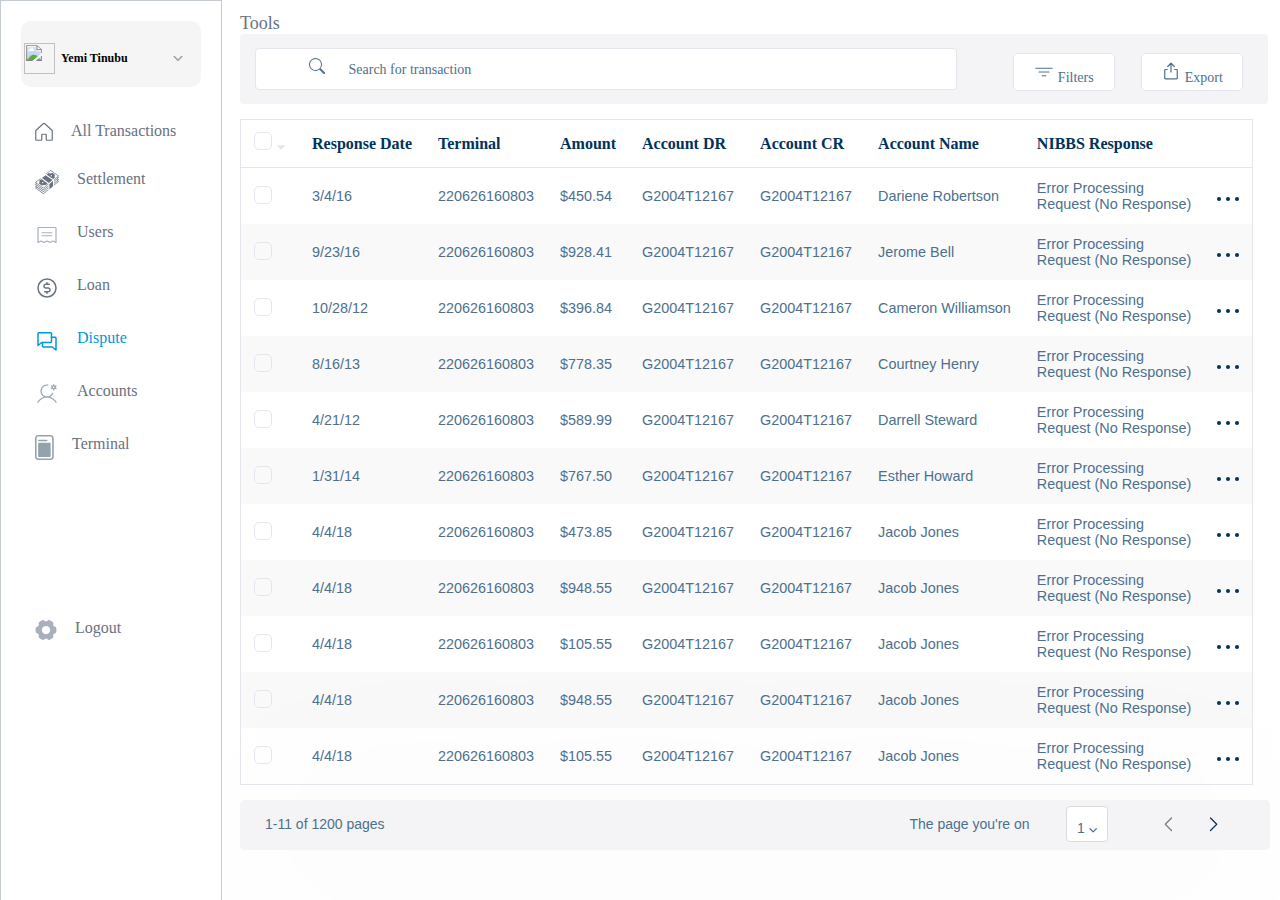
==== commit 55cb75af: "updated code" ====
--- a/dispute.html
+++ b/dispute.html
@@ -182,7 +182,7 @@
       <div class="main-transaction-table">
         <h2 class="main-transaction-header">Tools</h2>
 
-        <div class="transaction-table-options">
+        <div class="dispute-table-options">
           <div class="transaction-table-input">
             <svg
               class="search-transaction"
@@ -524,7 +524,7 @@
 
         <!-- footer section -->
         <footer>
-          <div class="users-footer">
+          <div class="dispute-footer">
             <div class="footer-pages">1-11 of 1200 pages</div>
             <h3 class="footer-page-info">The page you're on</h3>
             <div class="footer-number">
--- a/style.css
+++ b/style.css
@@ -5,19 +5,21 @@
 body {
   background: #ffff;
   font-family: "Euclid Circular B", sans-serif;
-  width: 100vh;
-  height: 100vh;
+  overflow-x: hidden;
 }
 /* main body */
 
 .dashboard {
   display: flex;
+  width: 100%;
+  /* border: 10px solid #000; */
 }
 /* side bar path */
 .side-bar {
   width: 220px;
   height: 100vh;
-
+  left: 0;
+  top: 0;
   background-color: #ffff;
   border: 0.5px solid #c4ccd2;
   position: fixed;
@@ -71,14 +73,9 @@
 }
 /*Transaction table, no transaction header starts here */
 
-.main-dashboard-content {
-  width: 100vh;
-  height: 100%;
-}
-
 .main-dashboard-container,
 .main-dashboard2-container {
-  width: 100vh;
+  width: 100%;
   height: 100%;
 }
 
@@ -123,32 +120,48 @@
 /* table starts here */
 
 .main-transaction-table {
-  width: 100vh;
+  /* border: 1px solid #004a5c; */
+  width: 100%;
   height: 100%;
   margin-top: 5px;
   background: white;
   border-radius: 3px;
-  margin-left: 38%;
+  padding-right: 5rem;
+  padding-left: 15rem;
 }
 .main-transaction-header {
   padding-top: 8px;
-  padding-left: 35px;
+  /* padding-left: 35px; */
   font-family: "Euclid Circular B";
   font-style: normal;
   font-weight: 500;
   font-size: 18px;
-  line-height: 120%;
-  display: flex;
-  align-items: center;
-  text-align: center;
+  /* line-height: 120%; */
+  /* display: flex; */
+  /* align-items: center; */
+  /* text-align: center; */
   color: #68717f;
-  margin-bottom: 20px;
+  /* margin-bottom: 20px; */
 }
 .transaction-table-options {
   display: flex;
   align-content: center;
   align-items: center;
-  width: 1005px;
+  width: 100%;
+  height: 60px;
+  background: #f4f4f6;
+  border-radius: 4px;
+  justify-content: space-between;
+  text-align: center;
+  margin-bottom: 10px;
+  padding: 5px;
+}
+.dispute-table-options,
+.settlement-table-options {
+  display: flex;
+  align-content: center;
+  align-items: center;
+  width: 1018px;
   height: 60px;
   background: #f4f4f6;
   border-radius: 4px;
@@ -293,7 +306,7 @@
   background: #f4f4f6;
   box-shadow: 0px 5px 200px 3px rgba(0, 0, 0, 0.05);
   border-radius: 5px;
-  width: 1010px;
+  width: 1020px;
   height: 53px;
   display: flex;
   justify-content: space-between;
@@ -303,25 +316,27 @@
   margin-top: 20px;
   line-height: 18px;
 }
+
+.users-footer {
+  background: #f4f4f6;
+  box-shadow: 0px 5px 200px 3px rgba(0, 0, 0, 0.05);
+  border-radius: 5px;
+  width: 1015px;
+  height: 50px;
+  display: flex;
+  justify-content: space-between;
+  color: #4d708d;
+  font-weight: 300;
+  font-size: 14px;
+  margin-top: 8px;
+  line-height: 18px;
+}
+.dispute-footer,
 .settlement-footer {
   background: #f4f4f6;
   box-shadow: 0px 5px 200px 3px rgba(0, 0, 0, 0.05);
   border-radius: 5px;
-  width: 1015px;
-  height: 50px;
-  display: flex;
-  justify-content: space-between;
-  color: #4d708d;
-  font-weight: 300;
-  font-size: 14px;
-  margin-top: 8px;
-  line-height: 18px;
-}
-.users-footer {
-  background: #f4f4f6;
-  box-shadow: 0px 5px 200px 3px rgba(0, 0, 0, 0.05);
-  border-radius: 5px;
-  width: 1015px;
+  width: 1030px;
   height: 50px;
   display: flex;
   justify-content: space-between;
@@ -374,10 +389,12 @@
 .user-header-transaction {
   display: flex;
   justify-content: space-between;
+  align-content: center;
 }
 .user-page-button {
   cursor: pointer;
-  margin-right: -55%;
+
+  /* margin-right: -23rem; */
   width: 140px;
   height: 38px;
   background: #0097dc;
@@ -389,7 +406,7 @@
 }
 .terminal-page-button {
   cursor: pointer;
-  margin-right: -52%;
+  /* margin-right: -21rem; */
   width: 140px;
   height: 38px;
   background: #0097dc;
@@ -401,6 +418,7 @@
 }
 .user1-table-output,
 .terminal-table-output {
+  width: 100%;
   border-collapse: collapse;
   margin: 15px 0;
   white-space: nowrap;
@@ -543,7 +561,7 @@
   display: none;
 }
 .transaction-modal1-box {
-  background: rgba(0, 0, 0, 0.3);
+  /* background: rgba(0, 0, 0, 0.3); */
   position: fixed;
   left: 0;
   top: 0;
@@ -555,7 +573,7 @@
 .settlement-modal-content {
   position: fixed;
   margin: 0 auto;
-  top: 10px;
+  top: 7%;
   z-index: 222;
   left: 30%;
 }
@@ -643,7 +661,7 @@
   display: none;
 }
 .settlement-modal1-box {
-  background: rgba(0, 0, 0, 0.3);
+  /* background: rgba(0, 0, 0, 0.3); */
   position: fixed;
   left: 0;
   top: 0;
@@ -723,7 +741,11 @@
   outline: none;
   padding-left: 10px;
 }
-
+.user-input-form::placeholder {
+  color: #4d708d;
+
+  font-family: "Euclid Circular B";
+}
 .user-form-terms {
   color: #4d708d;
   margin-top: 15px;
@@ -751,23 +773,12 @@
   display: none;
 }
 .settlement-transaction-table {
-  width: 100vh;
+  width: 100%;
   height: 100%;
   margin-top: 5px;
   background: white;
   border-radius: 3px;
-  margin-left: 38%;
-}
-.settlement-table-options {
-  display: flex;
-  width: 1005px;
-  height: 60px;
-  background: #f4f4f6;
-  border-radius: 4px;
-  justify-content: space-between;
-  text-align: center;
-  margin-bottom: 10px;
-  padding: 5px;
+  margin-left: 16rem;
 }
 
 .settlement-table-input {
@@ -825,3 +836,57 @@
 .input[type="date"]:valid::before {
   content: "" !important;
 }
+@media screen and (min-width: 1440px) {
+  .terminal-page-button {
+    margin-right: -0rem;
+  }
+  .user-page-button {
+    margin-right: -0rem;
+  }
+  .side-bar-logout {
+    margin-top: 7rem;
+  }
+  .main-dashboard-details {
+    margin-top: 20px;
+    margin-left: -13rem;
+  }
+  .main-dashboard-icon {
+    margin-left: -17rem;
+  }
+  .main-dashboard-transaction-text {
+    margin-left: -40rem;
+  }
+  .side-bar {
+    position: fixed;
+    z-index: 222;
+  }
+  .main-transaction-table {
+    margin-top: 20px;
+  }
+  .user-modal-box,
+  .transaction-modal1-box,
+  .settlement-modal1-box,
+  .user-modal-box-first,
+  .user-modal-box-second,
+  .user-modal-box-third,
+  .terminal-modal-box {
+    position: fixed;
+    left: 0;
+    top: 0;
+    z-index: 222;
+    width: 100rem;
+    height: 100vh;
+  }
+  .transaction-modal-content,
+  .settlement-modal-content {
+    position: fixed;
+    margin: 0 auto;
+    top: 12%;
+    z-index: 222;
+    left: 35%;
+  }
+  .user-modal-card,
+  .user-modal-form {
+    margin-top: 8rem;
+  }
+}
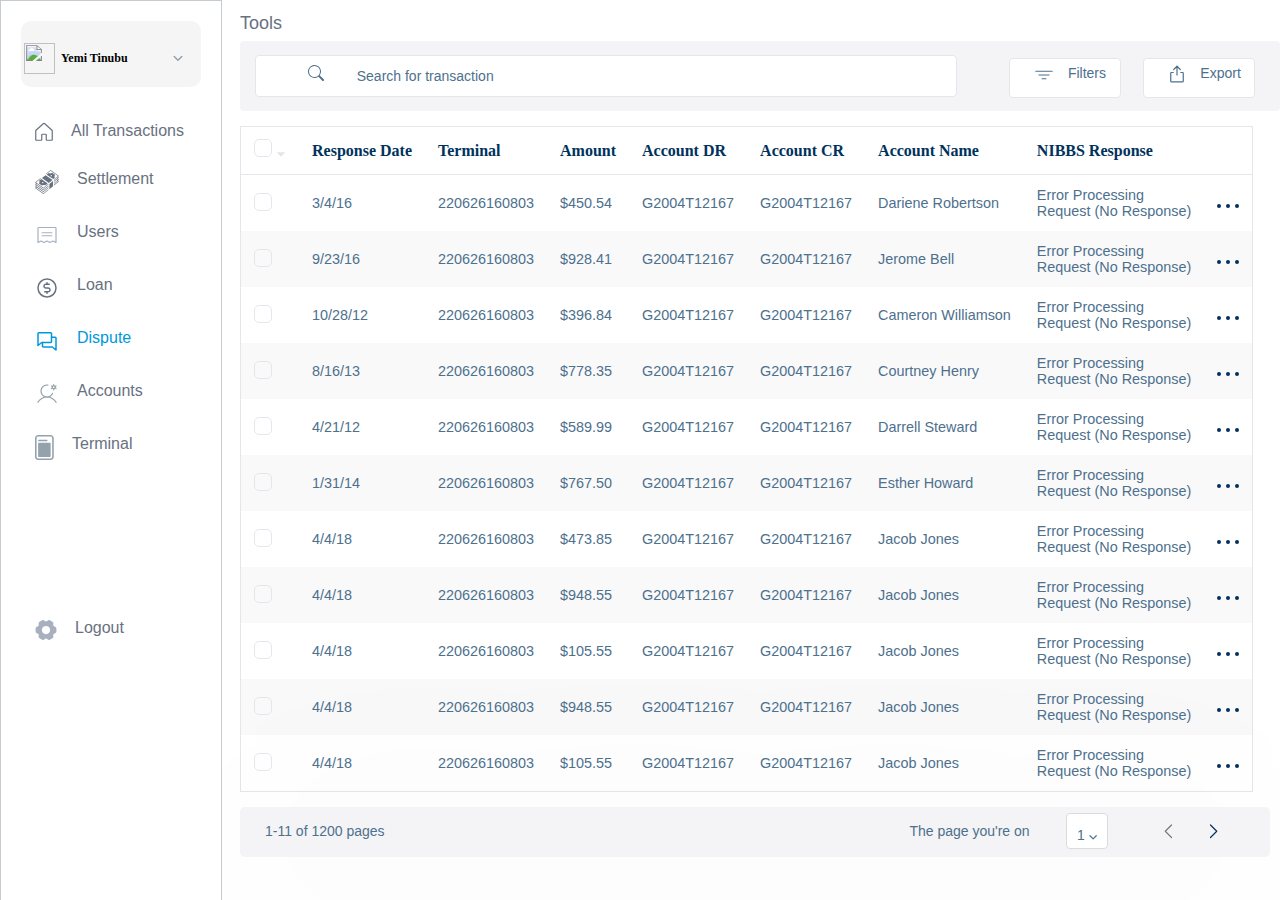
==== commit deb8a5db: "updated code" ====
--- a/dispute.html
+++ b/dispute.html
@@ -175,7 +175,7 @@
           </div>
         </div>
       </div>
-      <div class="main-dashboard-content"></div>
+
       <!-- main-dashboard-for no transactions and icon -->
 
       <!-- table -->
--- a/style.css
+++ b/style.css
@@ -6,13 +6,13 @@
   background: #ffff;
   font-family: "Euclid Circular B", sans-serif;
   overflow-x: hidden;
+  font-style: normal;
 }
 /* main body */
 
 .dashboard {
   display: flex;
   width: 100%;
-  /* border: 10px solid #000; */
 }
 /* side bar path */
 .side-bar {
@@ -51,8 +51,6 @@
 }
 .side-bar-link {
   text-decoration: none;
-  font-family: "Euclid Circular B";
-  font-style: normal;
   font-weight: 500;
   font-size: 16px;
   display: flex;
@@ -73,54 +71,31 @@
 }
 /*Transaction table, no transaction header starts here */
 
-.main-dashboard-container,
-.main-dashboard2-container {
-  width: 100%;
+.main-dashboard-container {
+  width: 100%;
+  height: 100vh;
+  padding-left: 16rem;
+  padding-right: 5rem;
+  padding-top: 1rem;
+}
+
+.main-dashboard-details {
+  font-weight: 500;
+  font-size: 16px;
+  padding-top: 20px;
+  color: #68717f;
+}
+.main-dashboard-icon-text {
+  display: flex;
+  justify-content: center;
+  align-items: center;
+  flex-direction: column;
   height: 100%;
 }
 
-.main-dashboard-details {
-  font-family: "Euclid Circular B";
-  font-style: normal;
-  font-weight: 500;
-  font-size: 16px;
-  line-height: 120%;
-  padding-top: 20px;
-  display: flex;
-  color: #68717f;
-}
-.main-dashboard-icon-text {
-  padding-left: 16px;
-  position: relative;
-  left: 100%;
-  margin-top: 40%;
-  text-align: center;
-}
-.main-dashboard-icon {
-  background: rgba(18, 54, 108, 0.08);
-  width: 120px;
-  height: 100px;
-  align-content: center;
-  text-align: center;
-  justify-content: center;
-  padding-top: 20px;
-  border-radius: 100%;
-}
-
-.main-dashboard-transaction-text {
-  text-align: center;
-  padding-top: 16px;
-  position: relative;
-  left: 75%;
-}
-.main-dashboard-container {
-  /* display: none; */
-}
-
 /* table starts here */
 
 .main-transaction-table {
-  /* border: 1px solid #004a5c; */
   width: 100%;
   height: 100%;
   margin-top: 5px;
@@ -131,17 +106,10 @@
 }
 .main-transaction-header {
   padding-top: 8px;
-  /* padding-left: 35px; */
-  font-family: "Euclid Circular B";
-  font-style: normal;
+  margin-bottom: 7px;
   font-weight: 500;
   font-size: 18px;
-  /* line-height: 120%; */
-  /* display: flex; */
-  /* align-items: center; */
-  /* text-align: center; */
   color: #68717f;
-  /* margin-bottom: 20px; */
 }
 .transaction-table-options {
   display: flex;
@@ -161,7 +129,7 @@
   display: flex;
   align-content: center;
   align-items: center;
-  width: 1018px;
+  width: 100%;
   height: 60px;
   background: #f4f4f6;
   border-radius: 4px;
@@ -189,13 +157,9 @@
   border-radius: 4px;
   width: 700px;
   height: 40px;
-  margin: 10px 0 10px 10px;
-  text-align: center;
-  font-family: "Euclid Circular B";
-  font-style: normal;
-  font-weight: 300;
-  font-size: 16px;
-  line-height: 20px;
+  margin-left: 10px;
+  font-weight: 300;
+  font-size: 16px;
   color: #4d708d;
 }
 .terminal-table-input {
@@ -204,13 +168,11 @@
   border-radius: 4px;
   width: 670px;
   height: 40px;
-  margin: 10px 0 10px 10px;
+  margin-left: 10px;
   text-align: center;
-  font-family: "Euclid Circular B";
   font-style: normal;
   font-weight: 300;
   font-size: 16px;
-  line-height: 20px;
 }
 .search-transaction {
   padding-top: 9px;
@@ -220,42 +182,41 @@
 .search-transaction::placeholder {
   color: #4d708d;
   padding-bottom: 15px;
-  font-family: "Euclid Circular B";
-
   font-weight: 200;
   font-size: 14px;
+  padding-left: 8px;
 }
 .transaction-table-filter {
   width: 100px;
-  height: 35px;
-  background: #ffffff;
-  margin-top: 10px;
+  height: 32px;
+  background: #ffffff;
+  margin-top: 4px;
+  padding-top: 10px;
+  padding-left: 10px;
   border: 1px solid #e3e7eb;
   border-radius: 4px;
-  text-align: center;
-  font-family: "Euclid Circular B";
-  font-style: normal;
-  font-weight: 300;
-  font-size: 14px;
-  line-height: 20px;
-  color: #4d708d;
+  display: flex;
+  font-weight: 300;
+  font-size: 14px;
+  color: #4d708d;
+  justify-content: space-evenly;
   align-content: center;
 }
 .transaction-table-filter1 {
   width: 100px;
-  height: 30px;
-  background: #ffffff;
-  margin-top: 5px;
+  height: 32px;
+  background: #ffffff;
+  margin-top: 4px;
+  padding-top: 10px;
+  padding-left: 10px;
   border: 1px solid #e3e7eb;
   border-radius: 4px;
-  text-align: center;
-  font-family: "Euclid Circular B";
-  font-style: normal;
-  font-weight: 300;
-  font-size: 14px;
-  line-height: 20px;
+  display: flex;
+  font-weight: 300;
+  font-size: 14px;
   color: #4d708d;
   align-content: center;
+  justify-content: space-evenly;
 }
 .user-export-button {
   border: none;
@@ -268,17 +229,12 @@
   margin: 15px 0;
   white-space: nowrap;
   font-size: 0.9rem;
-  /* border-spacing: 5px; */
   border: 1px solid #e3e7eb;
   border-radius: 5px;
   cursor: pointer;
   color: #4d708d;
 }
 .transaction-table-output thead tr {
-  /* color: #00325c;
-  font-weight: 50;
-  font-family: "Euclid Circular B";
-  font-size: 15px; */
   text-align: left;
   border: 1px solid #e3e7eb;
 }
@@ -393,8 +349,6 @@
 }
 .user-page-button {
   cursor: pointer;
-
-  /* margin-right: -23rem; */
   width: 140px;
   height: 38px;
   background: #0097dc;
@@ -403,10 +357,10 @@
   border: none;
   font-weight: 500;
   font-size: 14px;
+  margin-bottom: 6px;
 }
 .terminal-page-button {
   cursor: pointer;
-  /* margin-right: -21rem; */
   width: 140px;
   height: 38px;
   background: #0097dc;
@@ -415,6 +369,7 @@
   border: none;
   font-weight: 500;
   font-size: 14px;
+  margin-bottom: 6px;
 }
 .user1-table-output,
 .terminal-table-output {
@@ -778,7 +733,8 @@
   margin-top: 5px;
   background: white;
   border-radius: 3px;
-  margin-left: 16rem;
+  padding-right: 5rem;
+  padding-left: 15rem;
 }
 
 .settlement-table-input {
@@ -836,7 +792,7 @@
 .input[type="date"]:valid::before {
   content: "" !important;
 }
-@media screen and (min-width: 1440px) {
+/* @media screen and (min-width: 1440px) {
   .terminal-page-button {
     margin-right: -0rem;
   }
@@ -889,4 +845,4 @@
   .user-modal-form {
     margin-top: 8rem;
   }
-}
+} */
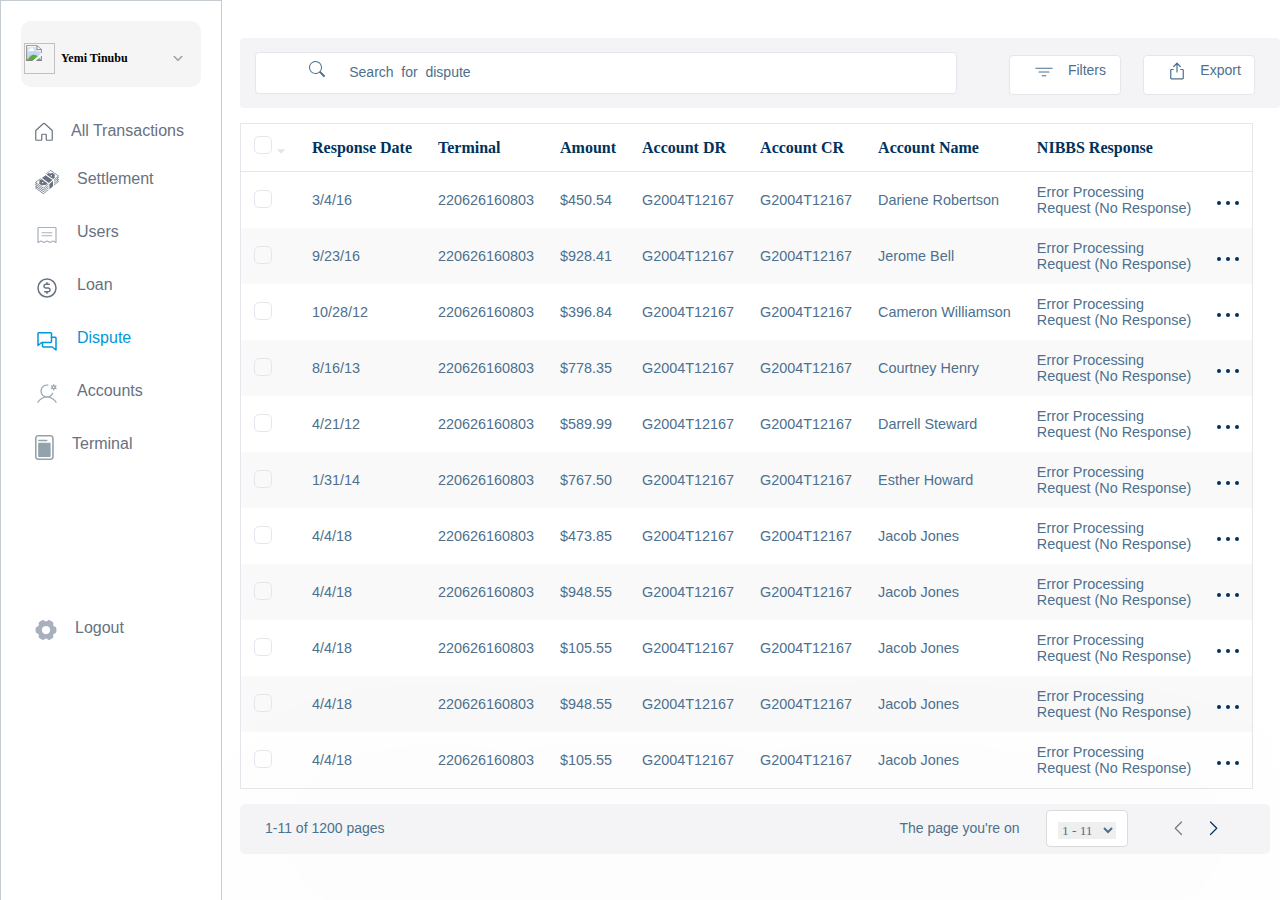
==== commit a2b5714c: "updated code" ====
--- a/dispute.html
+++ b/dispute.html
@@ -180,7 +180,8 @@
 
       <!-- table -->
       <div class="main-transaction-table">
-        <h2 class="main-transaction-header">Tools</h2>
+        <h2 class="main-transaction-header"><!-- Tools  --></h2>
+        <br />
 
         <div class="dispute-table-options">
           <div class="transaction-table-input">
@@ -199,9 +200,9 @@
             </svg>
             <input
               class="search-transaction"
-              style="border: none; padding-left: 20px; padding-bottom: 12px; outline: none"
+              style="border: none; margin-right: -26rem; margin-bottom: 15px; outline: none; width: 600px"
               type="text"
-              placeholder="Search for transaction"
+              placeholder="Search  for  dispute"
             />
           </div>
 
@@ -528,10 +529,15 @@
             <div class="footer-pages">1-11 of 1200 pages</div>
             <h3 class="footer-page-info">The page you're on</h3>
             <div class="footer-number">
-              1
-              <svg width="8" height="5" viewBox="0 0 8 5" fill="none" xmlns="http://www.w3.org/2000/svg">
-                <path d="M7.25 0.75L4.125 3.875L1 0.75" stroke="#4D708D" stroke-width="1.2" stroke-linecap="round" stroke-linejoin="round" />
-              </svg>
+              <select style="border: none; color: #4d708d; font-family: 'Euclid Circular B'; outline: none">
+                <option value="option" selected>1 - 11</option>
+                <option value="man">12 - 22</option>
+                <option value="woman">23 - 32</option>
+                <option value="woman">33 - 42</option>
+                <option value="woman">43 - 52</option>
+                <option value="woman">53 - 62</option>
+                <option value="woman">63 - 72</option>
+              </select>
             </div>
             <svg
               style="padding-top: 17px; padding-bottom: 15px; padding-left: 20px"
--- a/style.css
+++ b/style.css
@@ -110,6 +110,7 @@
   font-weight: 500;
   font-size: 18px;
   color: #68717f;
+  margin-left: 10px;
 }
 .transaction-table-options {
   display: flex;
@@ -175,13 +176,14 @@
   font-size: 16px;
 }
 .search-transaction {
-  padding-top: 9px;
+  padding-top: 8px;
+  margin-right: 12px;
   position: relative;
   right: 27%;
 }
 .search-transaction::placeholder {
   color: #4d708d;
-  padding-bottom: 15px;
+  font-family: "Euclid Circular B", sans-serif;
   font-weight: 200;
   font-size: 14px;
   padding-left: 8px;
@@ -329,15 +331,15 @@
 }
 .footer-number {
   background-color: #ffffff;
-  width: 40px;
-  height: 7px;
+  width: 80px;
+  height: 10px;
   text-align: center;
   border: 0.5px solid #dbdbdb;
   border-radius: 4px;
   margin-top: 6px;
   margin-left: 45%;
   margin-bottom: 4px;
-  padding-top: 12px;
+  padding-top: 10px;
   padding-bottom: 15px;
 }
 
@@ -769,7 +771,7 @@
   border: 1px solid #0097dc;
   border-radius: 5px;
   font-weight: 500;
-  margin-left: 35%;
+  margin-left: 10rem;
   font-size: 16px;
   align-items: center;
   color: #ffffff;
@@ -783,6 +785,7 @@
 }
 .input[type="date"] {
   color: #ffffff;
+  font-family: "Euclid Circular B";
 }
 .input[type="date"]:focus,
 .input[type="date"]:valid {
@@ -791,6 +794,24 @@
 .input[type="date"]:focus::before,
 .input[type="date"]:valid::before {
   content: "" !important;
+  color: #4d708d;
+}
+.user-selection {
+  width: 380px;
+  height: 45px;
+  color: #4d708d;
+  font-size: 14px;
+  font-family: "Euclid Circular B";
+  margin-left: 3rem;
+  align-items: center;
+  border-radius: 5px;
+  border: 1px solid #e0e7eb;
+  margin-top: 10px;
+  outline: none;
+  padding: 10px;
+}
+.next-page-click {
+  margin-right: 2rem;
 }
 /* @media screen and (min-width: 1440px) {
   .terminal-page-button {
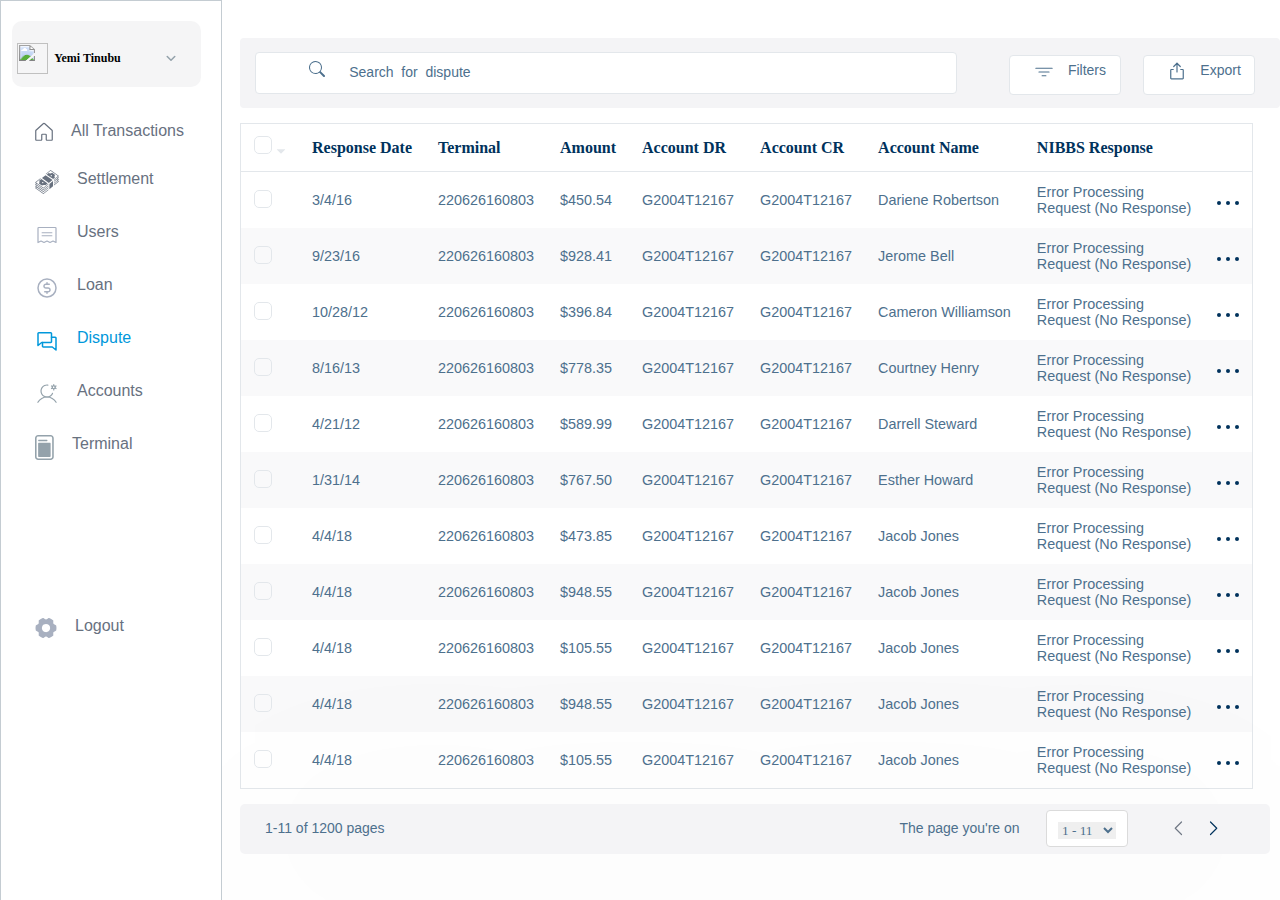
==== commit e6d6c00e: "updated" ====
--- a/dispute.html
+++ b/dispute.html
@@ -68,21 +68,21 @@
 
             Users
           </a>
-          <a class="side-bar-link" href="/">
+          <a class="side-bar-link" href="./loan.html">
             <span class="side-bar-icon">
               <svg width="24" height="24" viewBox="0 0 24 24" fill="none" xmlns="http://www.w3.org/2000/svg">
-                <path d="M12 6.75V8.25" stroke="#68717F" stroke-width="1.5" stroke-linecap="round" stroke-linejoin="round" />
-                <path d="M12 15.75V17.25" stroke="#68717F" stroke-width="1.5" stroke-linecap="round" stroke-linejoin="round" />
+                <path d="M12 6.75V8.25" stroke="#A8B0C0" stroke-width="1.5" stroke-linecap="round" stroke-linejoin="round" />
+                <path d="M12 15.75V17.25" stroke="#A8B0C0" stroke-width="1.5" stroke-linecap="round" stroke-linejoin="round" />
                 <path
                   d="M12 21C16.9706 21 21 16.9706 21 12C21 7.02944 16.9706 3 12 3C7.02944 3 3 7.02944 3 12C3 16.9706 7.02944 21 12 21Z"
-                  stroke="#68717F"
+                  stroke="#A8B0C0"
                   stroke-width="1.5"
                   stroke-linecap="round"
                   stroke-linejoin="round"
                 />
                 <path
                   d="M9.75 15.75H13.125C13.6223 15.75 14.0992 15.5525 14.4508 15.2008C14.8025 14.8492 15 14.3723 15 13.875C15 13.3777 14.8025 12.9008 14.4508 12.5492C14.0992 12.1975 13.6223 12 13.125 12H10.875C10.3777 12 9.90081 11.8025 9.54917 11.4508C9.19754 11.0992 9 10.6223 9 10.125C9 9.62772 9.19754 9.15081 9.54917 8.79917C9.90081 8.44754 10.3777 8.25 10.875 8.25H14.25"
-                  stroke="#68717F"
+                  stroke="#A8B0C0"
                   stroke-width="1.5"
                   stroke-linecap="round"
                   stroke-linejoin="round"
@@ -112,7 +112,7 @@
             </span>
             Dispute
           </a>
-          <a class="side-bar-link" href="/">
+          <a class="side-bar-link" href="./account.html">
             <span class="side-bar-icon">
               <svg width="24" height="24" viewBox="0 0 24 24" fill="none" xmlns="http://www.w3.org/2000/svg">
                 <path
@@ -568,7 +568,7 @@
       <div class="transaction-modal-content">
         <div class="transaction-modal-card">
           <div class="transaction-box-listing">
-            <h3 class="list-header">Settlement Details</h3>
+            <h3 class="list-header">Dispute Details</h3>
             <div class="transaction-listing-details">
               <div class="dispute-list-box1">
                 <h4>
@@ -629,6 +629,7 @@
               </div>
             </div>
           </div>
+          <button class="transaction-close-button" type="button">Close</button>
         </div>
       </div>
     </div>
--- a/style.css
+++ b/style.css
@@ -21,18 +21,18 @@
   left: 0;
   top: 0;
   background-color: #ffff;
-  border: 0.5px solid #c4ccd2;
+  border: 1px solid #c4ccd2;
   position: fixed;
 }
 .side-bar-profile {
   background: #f5f5f6;
   border-radius: 10px;
-  width: 180px;
+  width: 189px;
   height: 66px;
   display: flex;
   justify-content: space-between;
   margin-top: 20px;
-  margin-left: 20px;
+  margin-left: 0.7rem;
 }
 .profile-bar {
   margin-top: 8px;
@@ -41,6 +41,9 @@
   margin-left: 3px;
   text-align: center;
   white-space: nowrap;
+}
+.profile-bar img {
+  margin-left: 2px;
 }
 .side-bar-details {
   width: 30px;
@@ -61,7 +64,7 @@
   padding-right: 18px;
 }
 .side-bar-logout {
-  padding-top: 130px;
+  padding-top: 8rem;
 }
 .side-bar-nav-click {
   color: #0098db;
@@ -112,7 +115,8 @@
   color: #68717f;
   margin-left: 10px;
 }
-.transaction-table-options {
+.transaction-table-options,
+.user-table-options {
   display: flex;
   align-content: center;
   align-items: center;
@@ -188,7 +192,8 @@
   font-size: 14px;
   padding-left: 8px;
 }
-.transaction-table-filter {
+.transaction-table-filter,
+.settlement-table-filter {
   width: 100px;
   height: 32px;
   background: #ffffff;
@@ -444,15 +449,15 @@
 }
 .user-modal-card {
   background: #ffffff;
-  width: 420px;
-  height: 430px;
+  width: 440px;
+  height: 475px;
   border-radius: 20px;
   margin-top: 50px;
 }
 .terminal-modal-card {
   background: #ffffff;
   width: 420px;
-  height: 412px;
+  height: 445px;
   border-radius: 20px;
   margin-top: 50px;
 }
@@ -478,32 +483,30 @@
 .transaction-listing-details,
 .terminal-listing-details,
 .settlement-listing-details {
-  margin-top: 45px;
+  margin-top: 39px;
   display: flex;
   width: 500px;
   justify-content: space-between;
 }
 .user-list-box1 {
   margin-top: 18px;
-  margin-left: 8%;
+  margin-left: 1.5rem;
   text-align: left;
 }
 .terminal-list-box1 {
   margin-top: 23px;
-  margin-left: -25%;
+  margin-left: -7rem;
   text-align: left;
 }
 .user-list-box2 {
-  margin-top: 15px;
-  margin-right: 20%;
+  margin-top: 10px;
+  margin-right: 5.5rem;
   text-align: right;
 }
 .list-id {
   font-weight: 500px;
   font-size: 14px;
-  line-height: 120%;
   color: rgba(77, 112, 141, 0.8);
-  /* padding-top: 10px; */
   margin-bottom: 23px;
   margin-top: 3px;
 }
@@ -518,7 +521,6 @@
   display: none;
 }
 .transaction-modal1-box {
-  /* background: rgba(0, 0, 0, 0.3); */
   position: fixed;
   left: 0;
   top: 0;
@@ -537,31 +539,31 @@
 .transaction-modal-card {
   background: #ffffff;
   width: 490px;
-  height: 570px;
+  height: 560px;
   border-radius: 20px;
-  margin-top: 40px;
+  margin-top: 20px;
 }
 .settlement-modal-card {
   background: #ffffff;
   width: 480px;
-  height: 570px;
+  height: 590px;
   border-radius: 20px;
-  margin-top: 40px;
+  margin-top: -15px;
 }
 .transaction-list-box1 {
   margin-top: 23px;
-  margin-left: -34%;
+  margin-left: -8rem;
   text-align: left;
 }
 .dispute-list-box1 {
   margin-top: 23px;
-  margin-left: -39%;
+  margin-left: -6.5rem;
   text-align: left;
 }
 
 .settlement-list-box1 {
   margin-top: 23px;
-  margin-left: -37%;
+  margin-left: -8rem;
   text-align: left;
 }
 .transaction-list-box2 {
@@ -569,6 +571,47 @@
   margin-right: 30px;
   text-align: right;
 }
+.transaction-close-button {
+  cursor: pointer;
+  width: 145px;
+  height: 39px;
+  background: #0097dc;
+  border-radius: 5px;
+  color: #ffffff;
+  border: none;
+  font-weight: 550;
+  font-size: 14px;
+  margin-left: 11rem;
+  margin-top: -2rem;
+}
+.button-for-settlement {
+  display: flex;
+  margin-top: -2.5rem;
+  margin-left: 10.5rem;
+}
+.settlement-close-button {
+  cursor: pointer;
+  width: 145px;
+  height: 39px;
+  background: #0097dc;
+  border-radius: 5px;
+  color: #ffffff;
+  border: none;
+  font-weight: 500;
+  font-size: 14px;
+}
+.user-button-handle {
+  display: flex;
+  margin-top: 0rem;
+  margin-left: 0rem;
+  justify-content: space-evenly;
+}
+.terminal-button-handle {
+  display: flex;
+  margin-top: 0.2rem;
+  margin-left: 0rem;
+  justify-content: space-evenly;
+}
 .dispute-list-box2 {
   margin-top: 23px;
   margin-right: 10%;
@@ -579,7 +622,18 @@
   margin-right: 35px;
   text-align: right;
 }
-
+.user-button-handle-close,
+.user-button-handle-edit {
+  width: 117px;
+  height: 39px;
+  cursor: pointer;
+  background: #0097dc;
+  border-radius: 5px;
+  color: #ffffff;
+  border: none;
+  font-weight: 550;
+  font-size: 14px;
+}
 .terminal-list-tag {
   font-style: normal;
   font-weight: 300;
@@ -610,7 +664,7 @@
 }
 .terminal-list-box2 {
   margin-top: 23px;
-  margin-right: 35px;
+  margin-right: 1.5rem;
   text-align: right;
 }
 .terminal-modal1,
@@ -813,57 +867,41 @@
 .next-page-click {
   margin-right: 2rem;
 }
-/* @media screen and (min-width: 1440px) {
-  .terminal-page-button {
-    margin-right: -0rem;
+@media screen and (min-width: 1440px) {
+  .transaction-table-options,
+  .transaction-table-output,
+  .transaction-footer {
+    width: 71.5rem;
   }
-  .user-page-button {
-    margin-right: -0rem;
+  .settlement-table-options,
+  .settlement-footer {
+    width: 71.5rem;
+  }
+  .user-table-options {
+    width: 71.5rem;
+  }
+  .dispute-table-options {
+    width: 71.5rem;
+  }
+  .terminal-table-options {
+    width: 71.5rem;
+  }
+  .transaction-table-filter {
+    margin-left: -3rem;
+  }
+  .terminal-footer {
+    width: 71.5rem;
+  }
+
+  .users-footer,
+  .user1-table-output,
+  .terminal-table-output {
+    width: 71.5rem;
+  }
+  .dispute-footer {
+    width: 71.5rem;
   }
   .side-bar-logout {
-    margin-top: 7rem;
+    padding-top: 12rem;
   }
-  .main-dashboard-details {
-    margin-top: 20px;
-    margin-left: -13rem;
-  }
-  .main-dashboard-icon {
-    margin-left: -17rem;
-  }
-  .main-dashboard-transaction-text {
-    margin-left: -40rem;
-  }
-  .side-bar {
-    position: fixed;
-    z-index: 222;
-  }
-  .main-transaction-table {
-    margin-top: 20px;
-  }
-  .user-modal-box,
-  .transaction-modal1-box,
-  .settlement-modal1-box,
-  .user-modal-box-first,
-  .user-modal-box-second,
-  .user-modal-box-third,
-  .terminal-modal-box {
-    position: fixed;
-    left: 0;
-    top: 0;
-    z-index: 222;
-    width: 100rem;
-    height: 100vh;
-  }
-  .transaction-modal-content,
-  .settlement-modal-content {
-    position: fixed;
-    margin: 0 auto;
-    top: 12%;
-    z-index: 222;
-    left: 35%;
-  }
-  .user-modal-card,
-  .user-modal-form {
-    margin-top: 8rem;
-  }
-} */
+}
